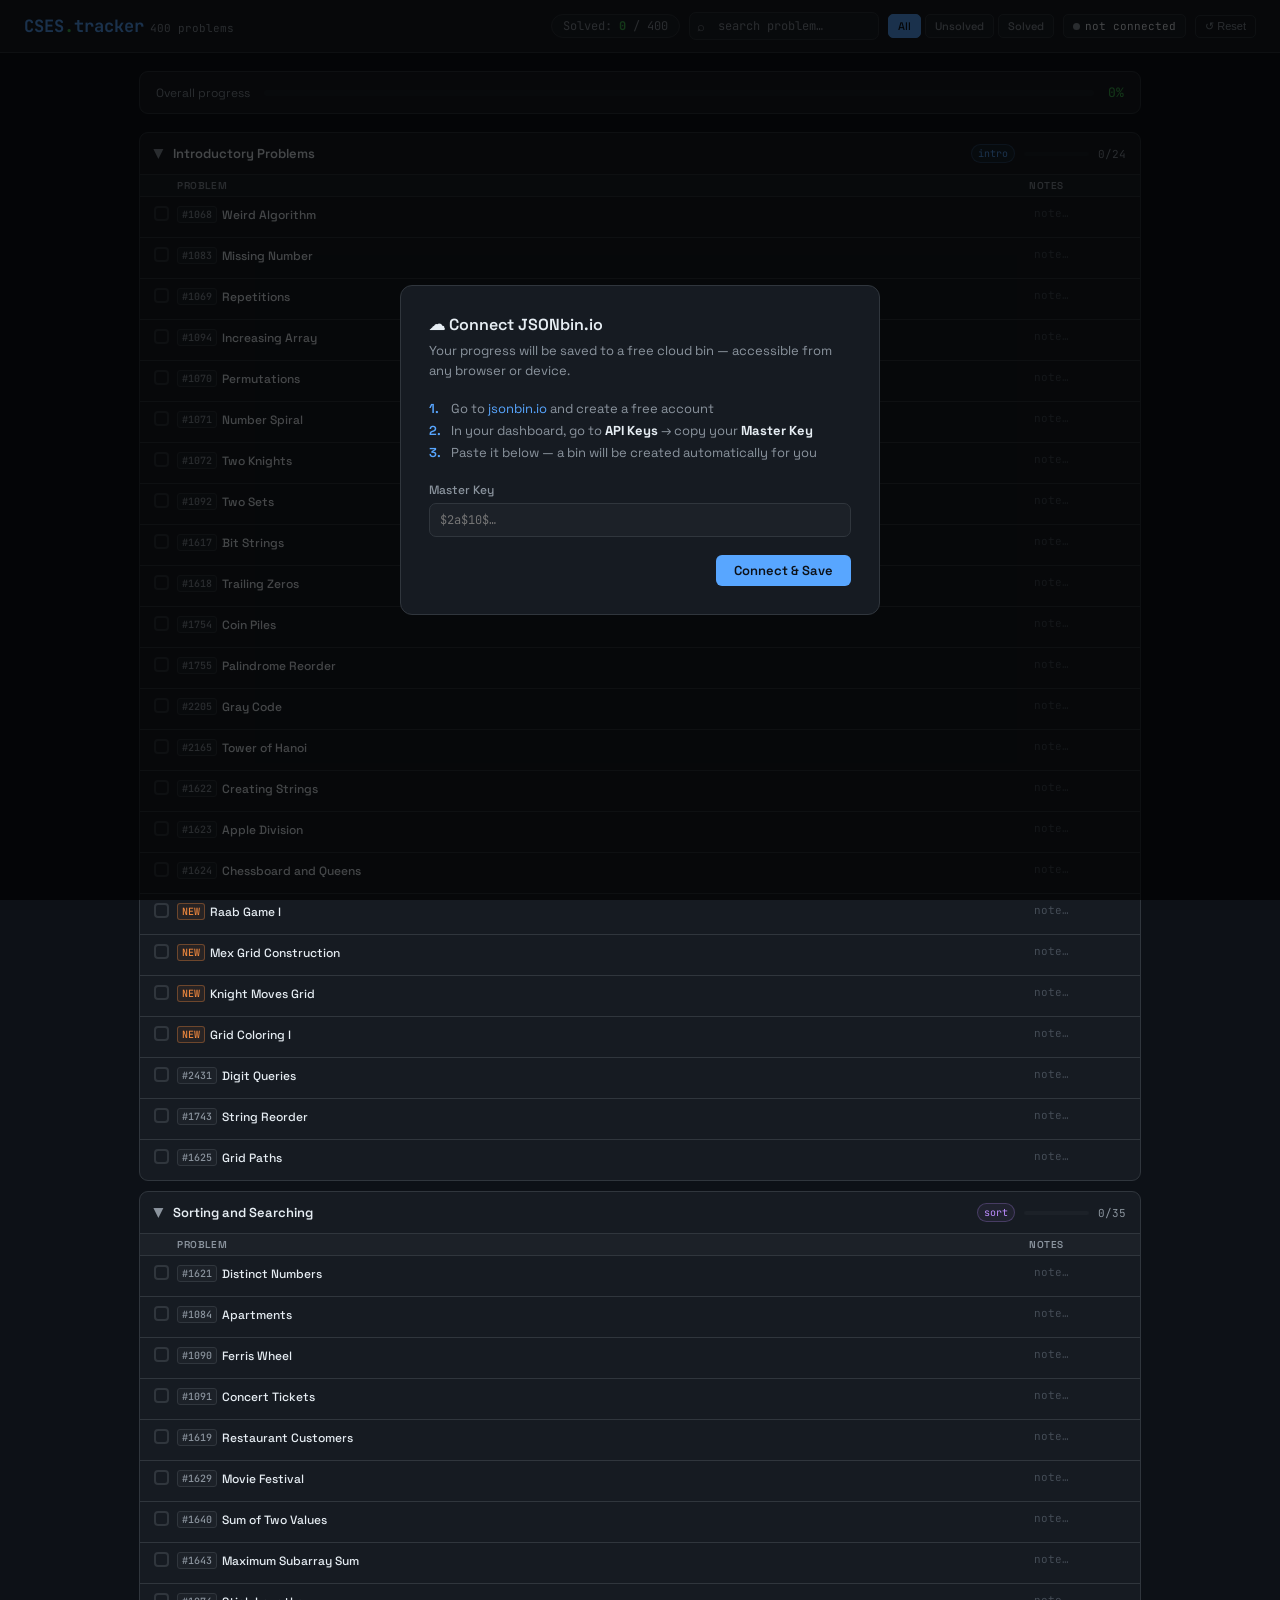
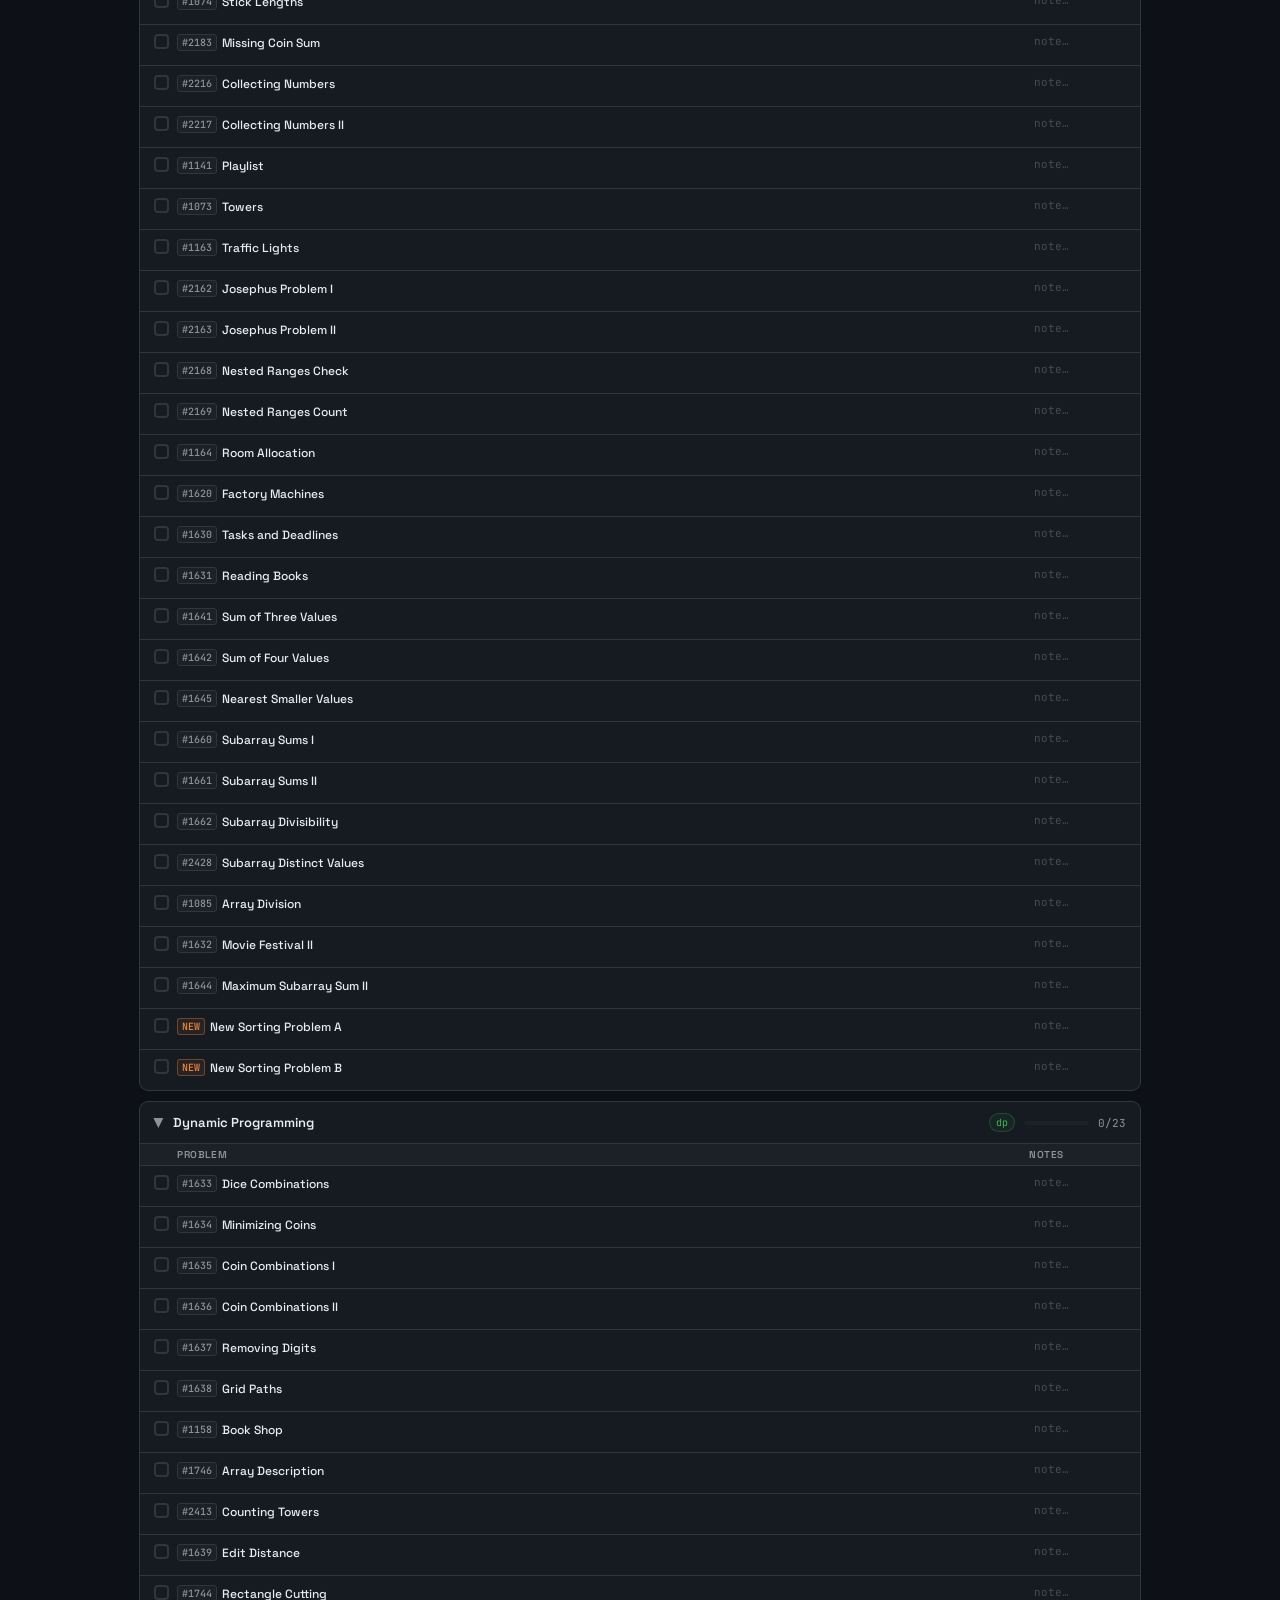
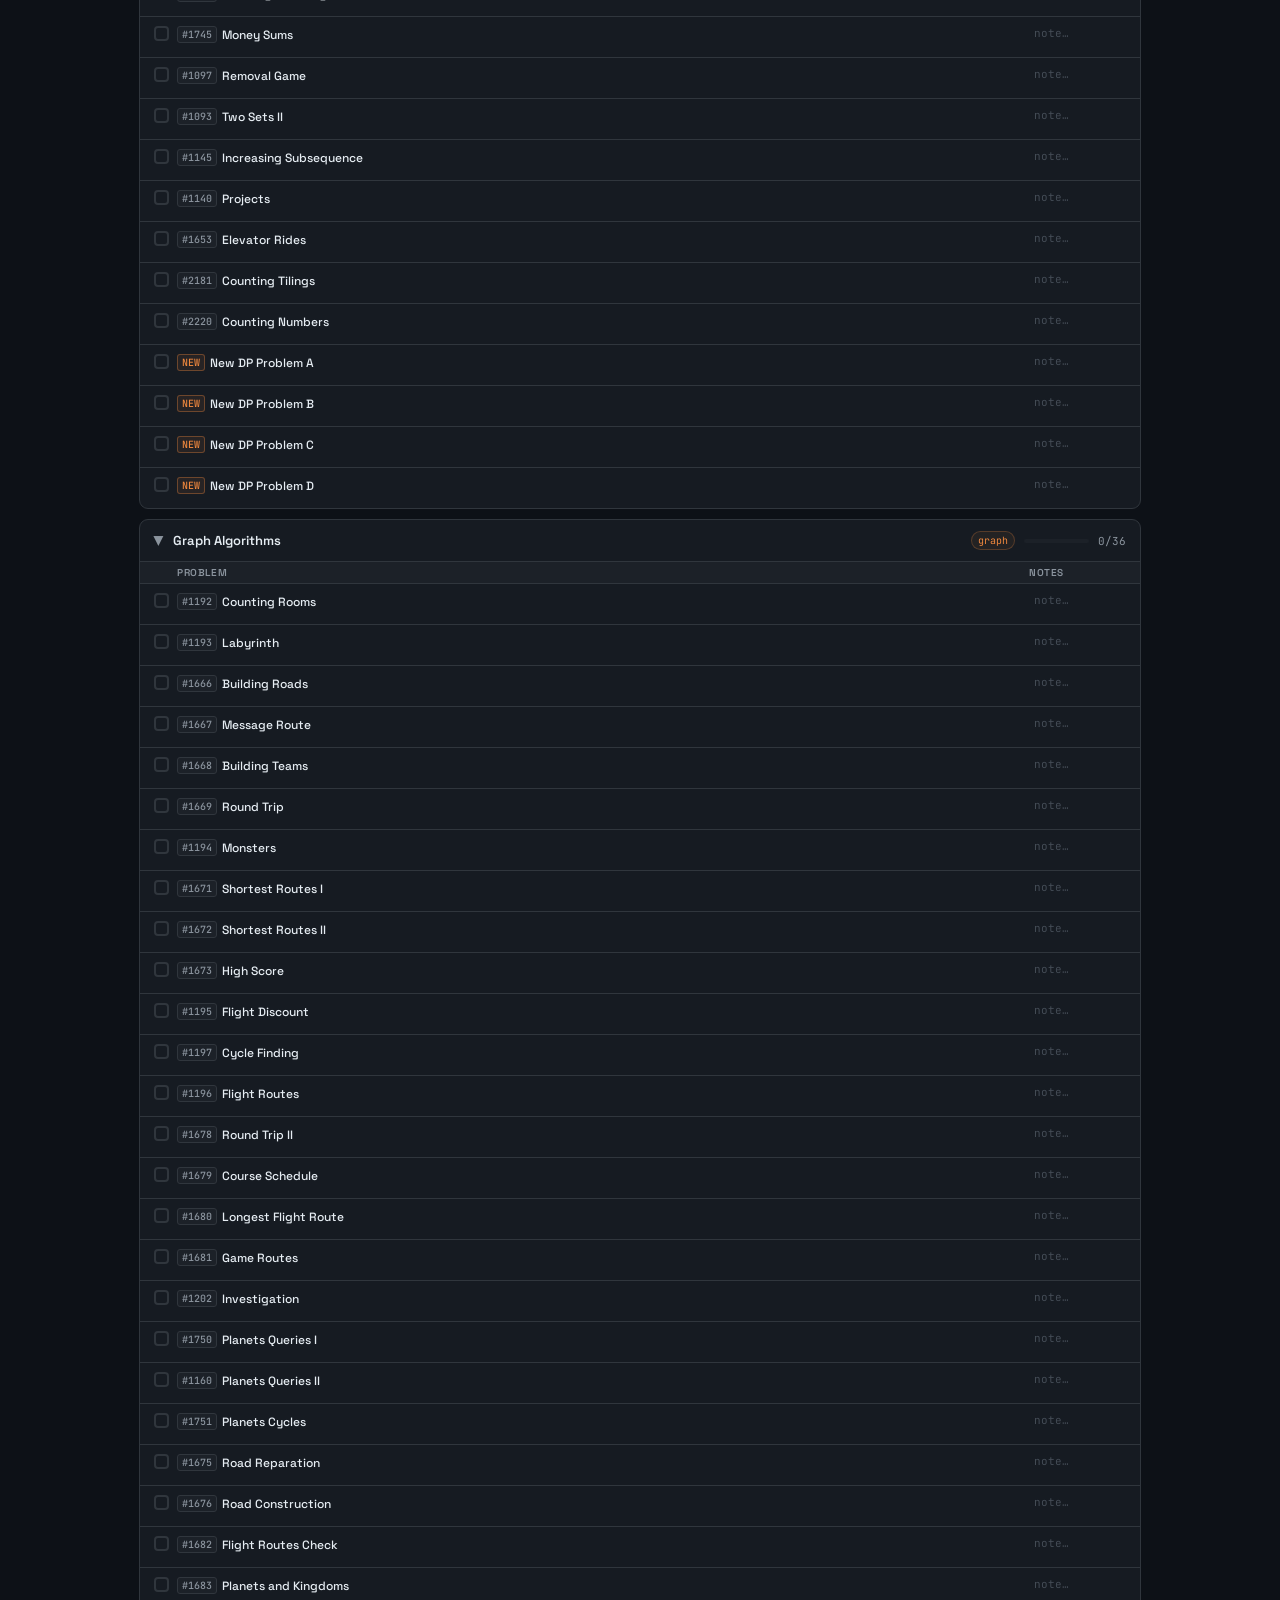
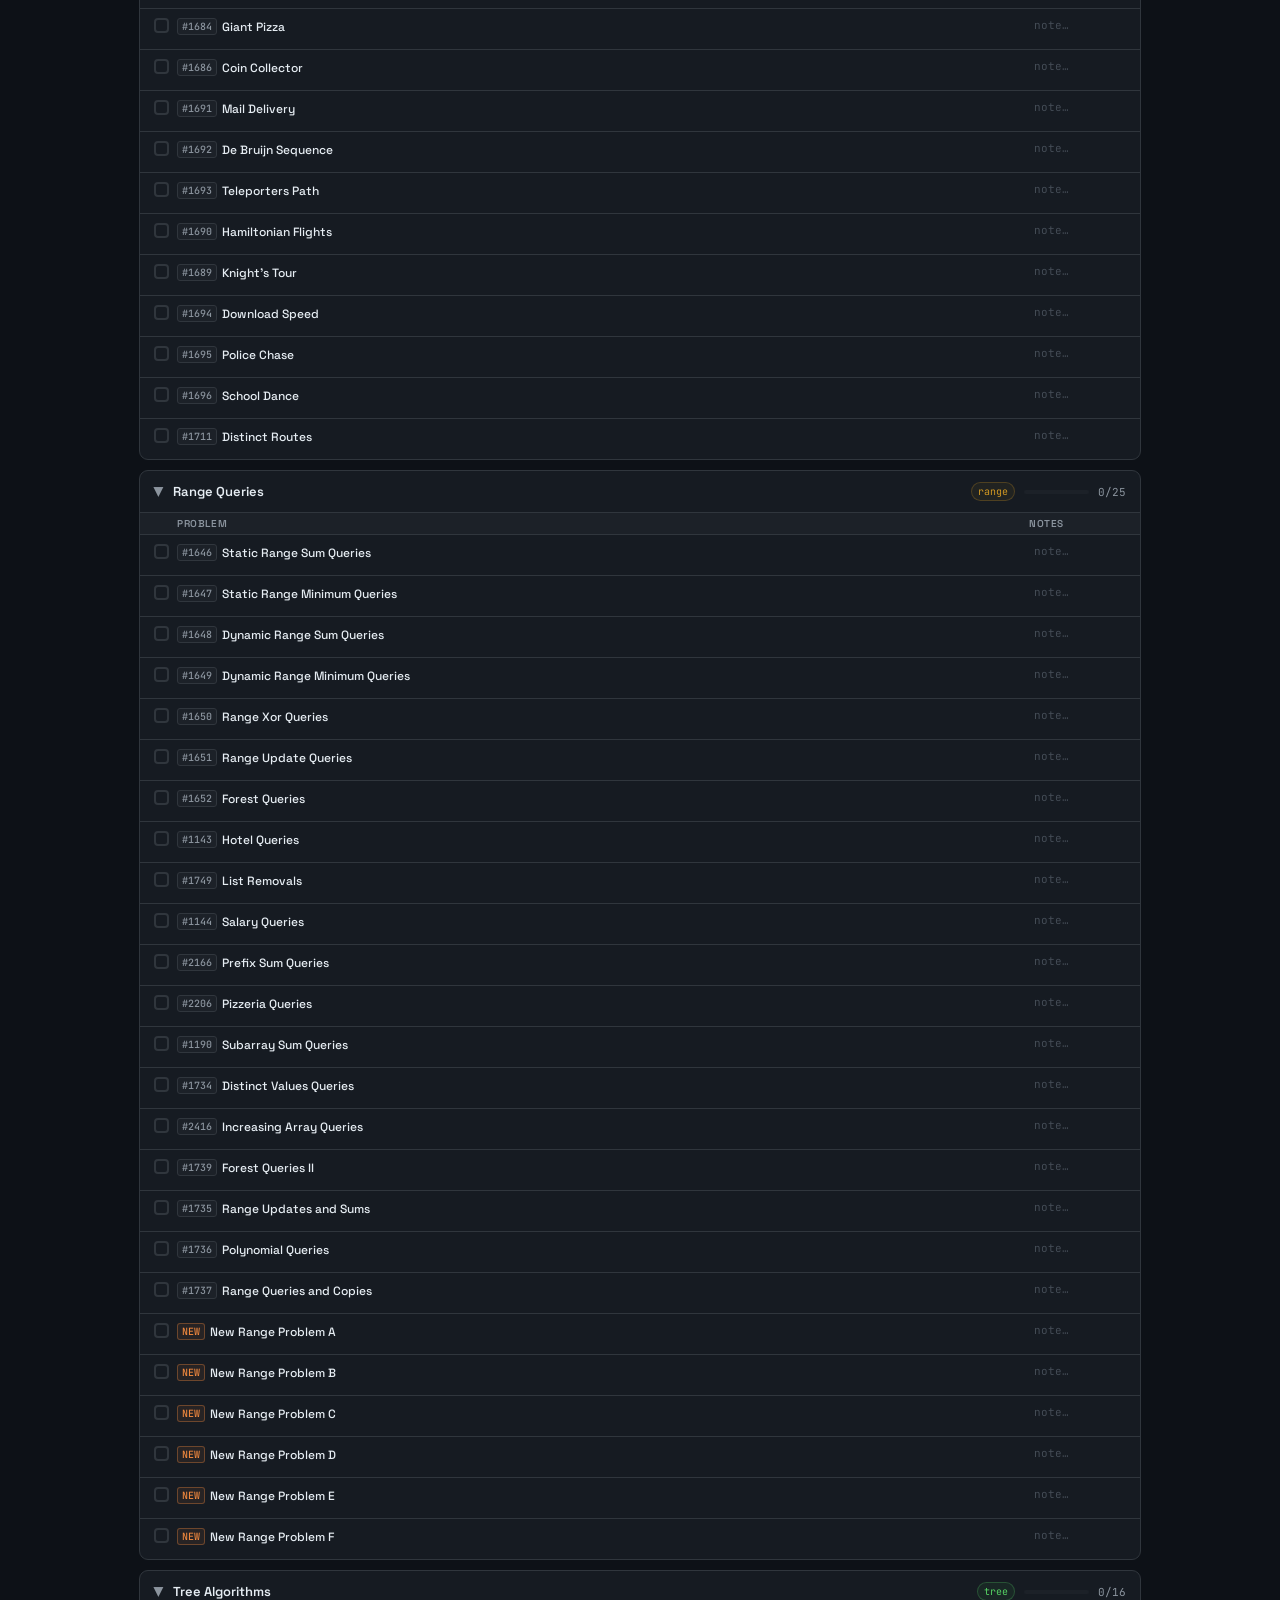
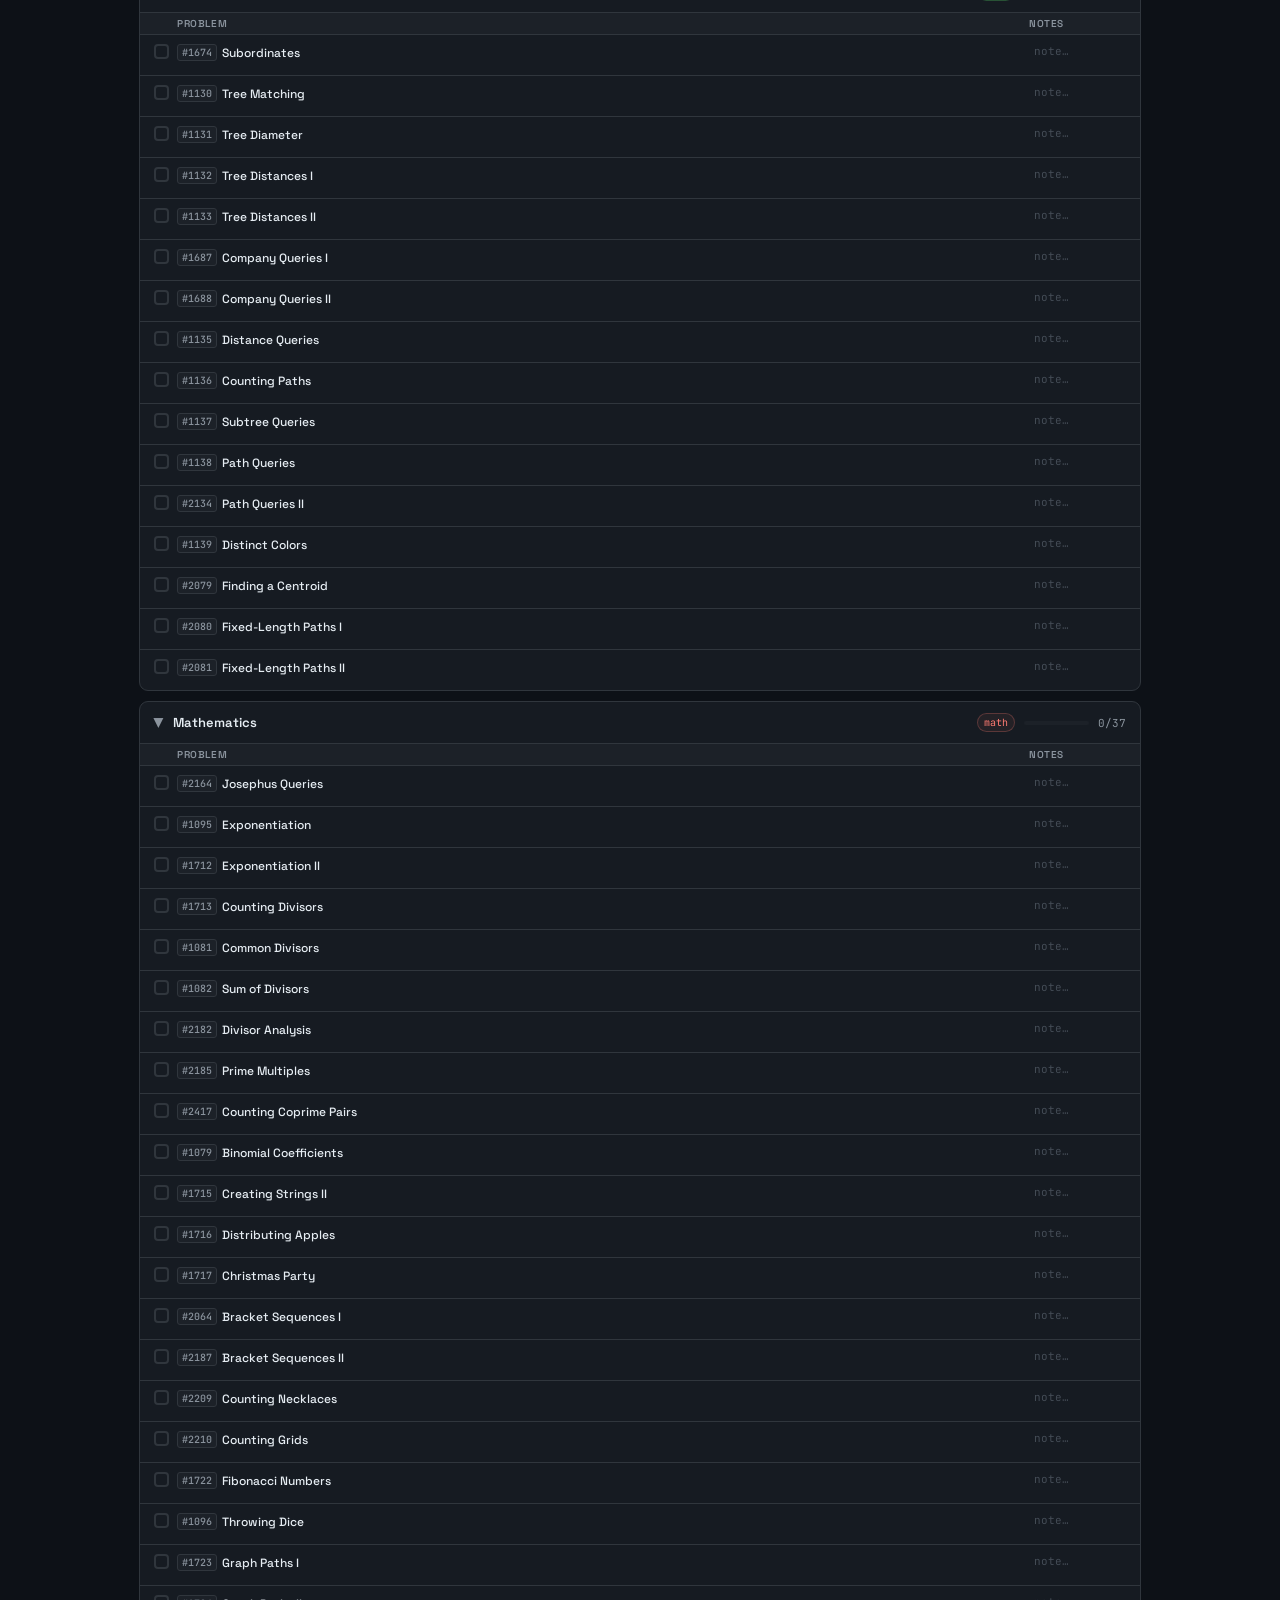
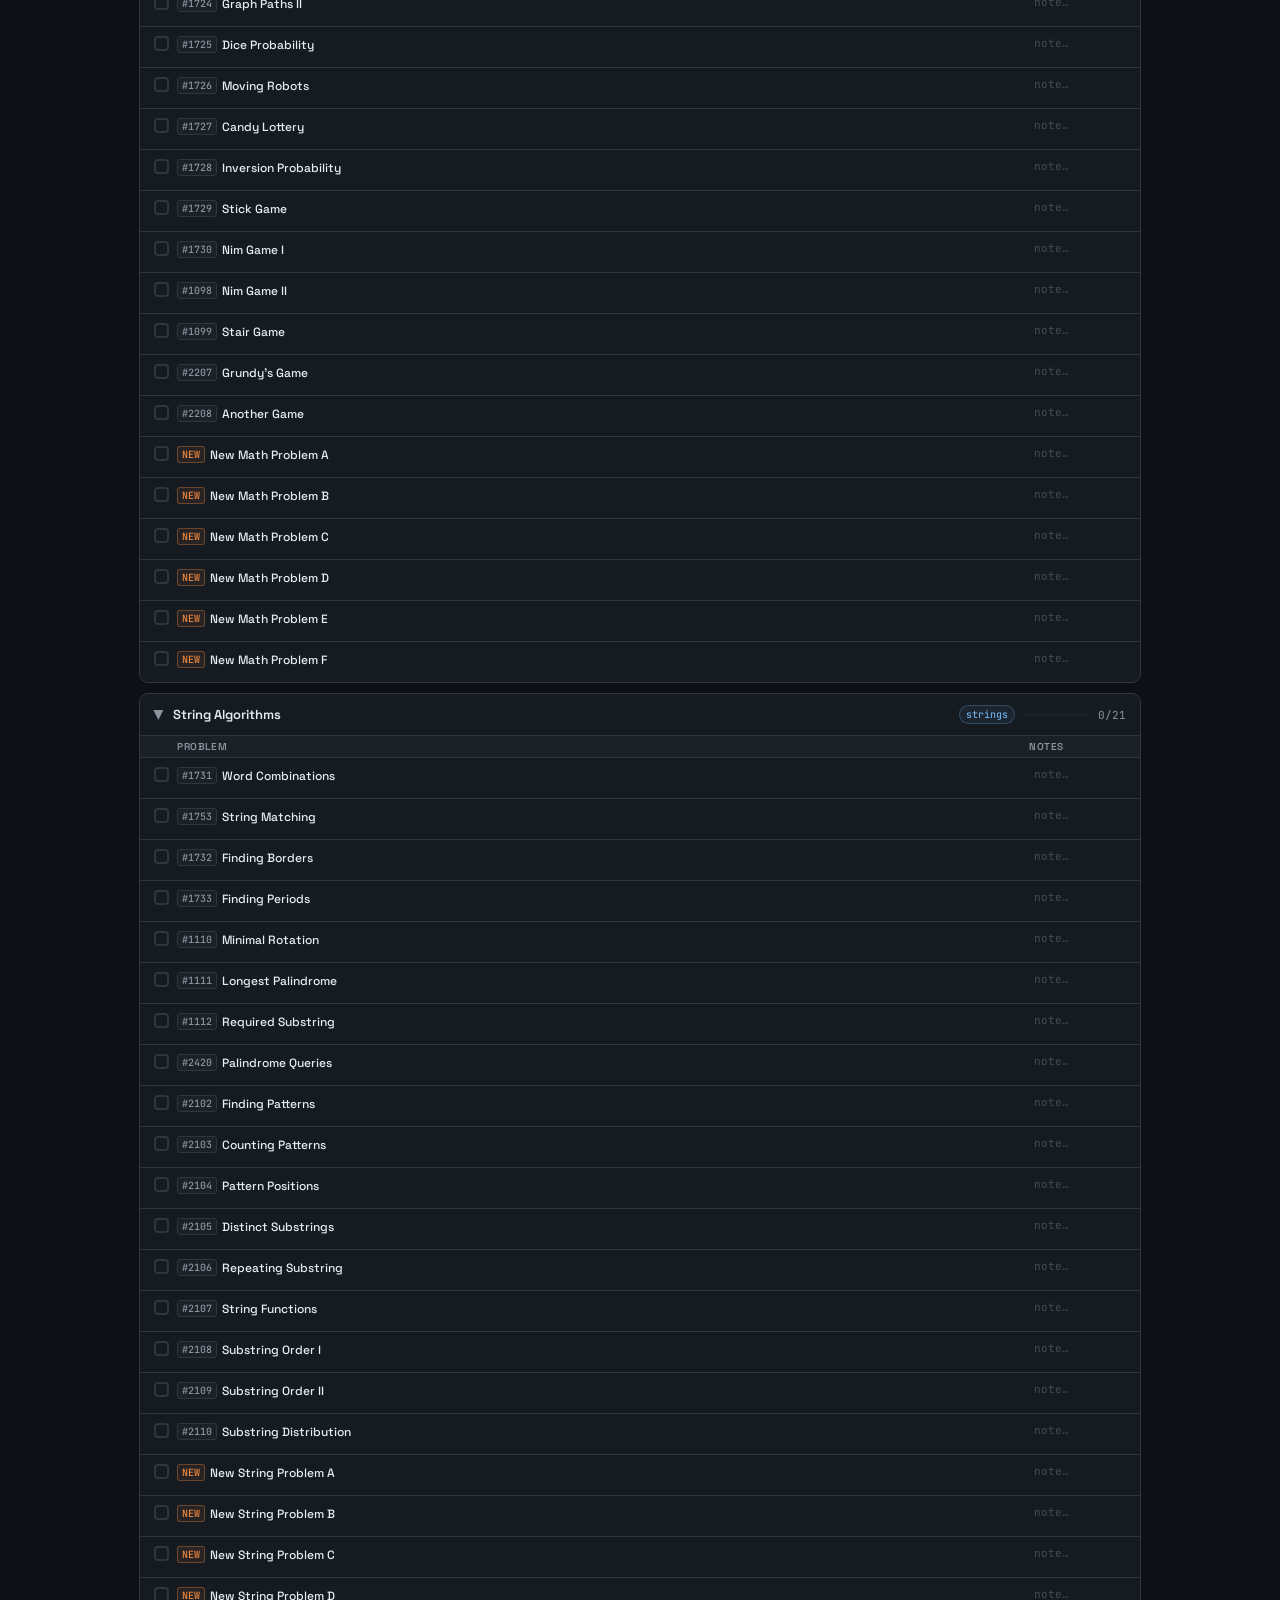
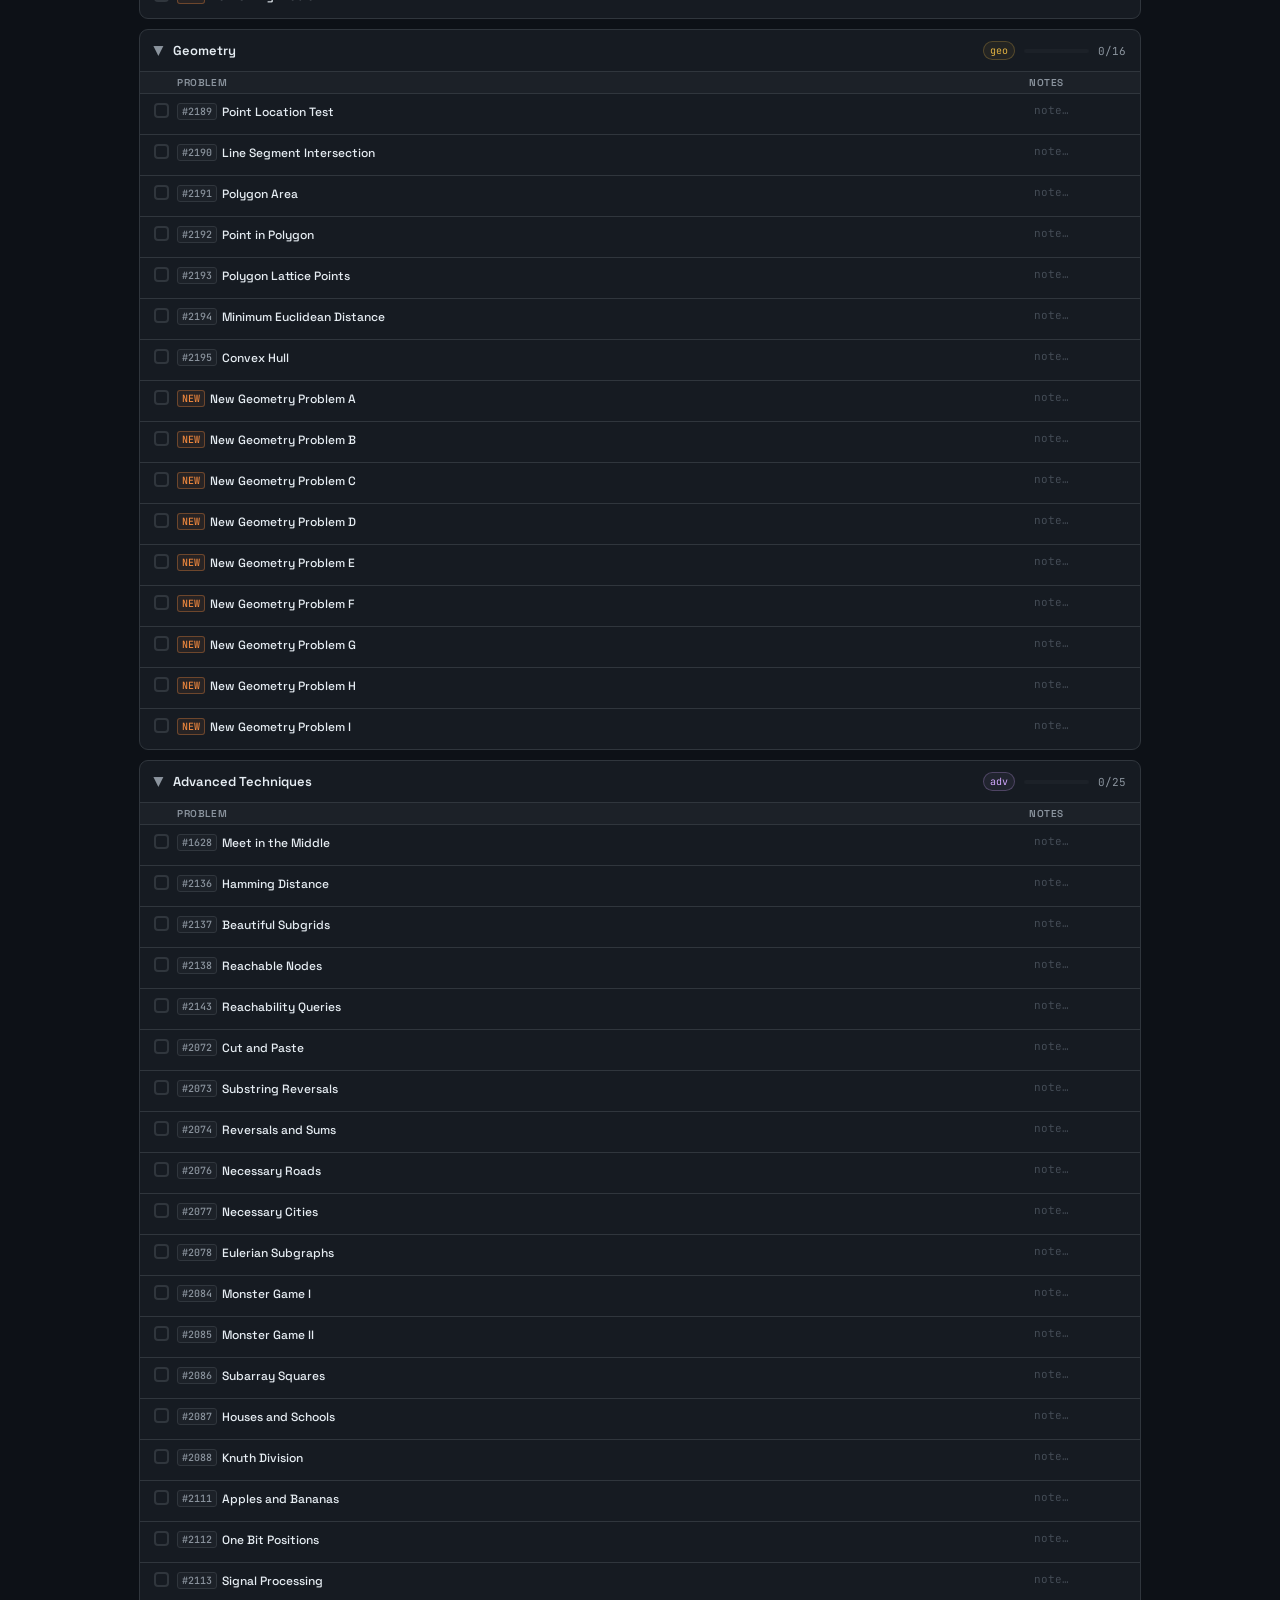
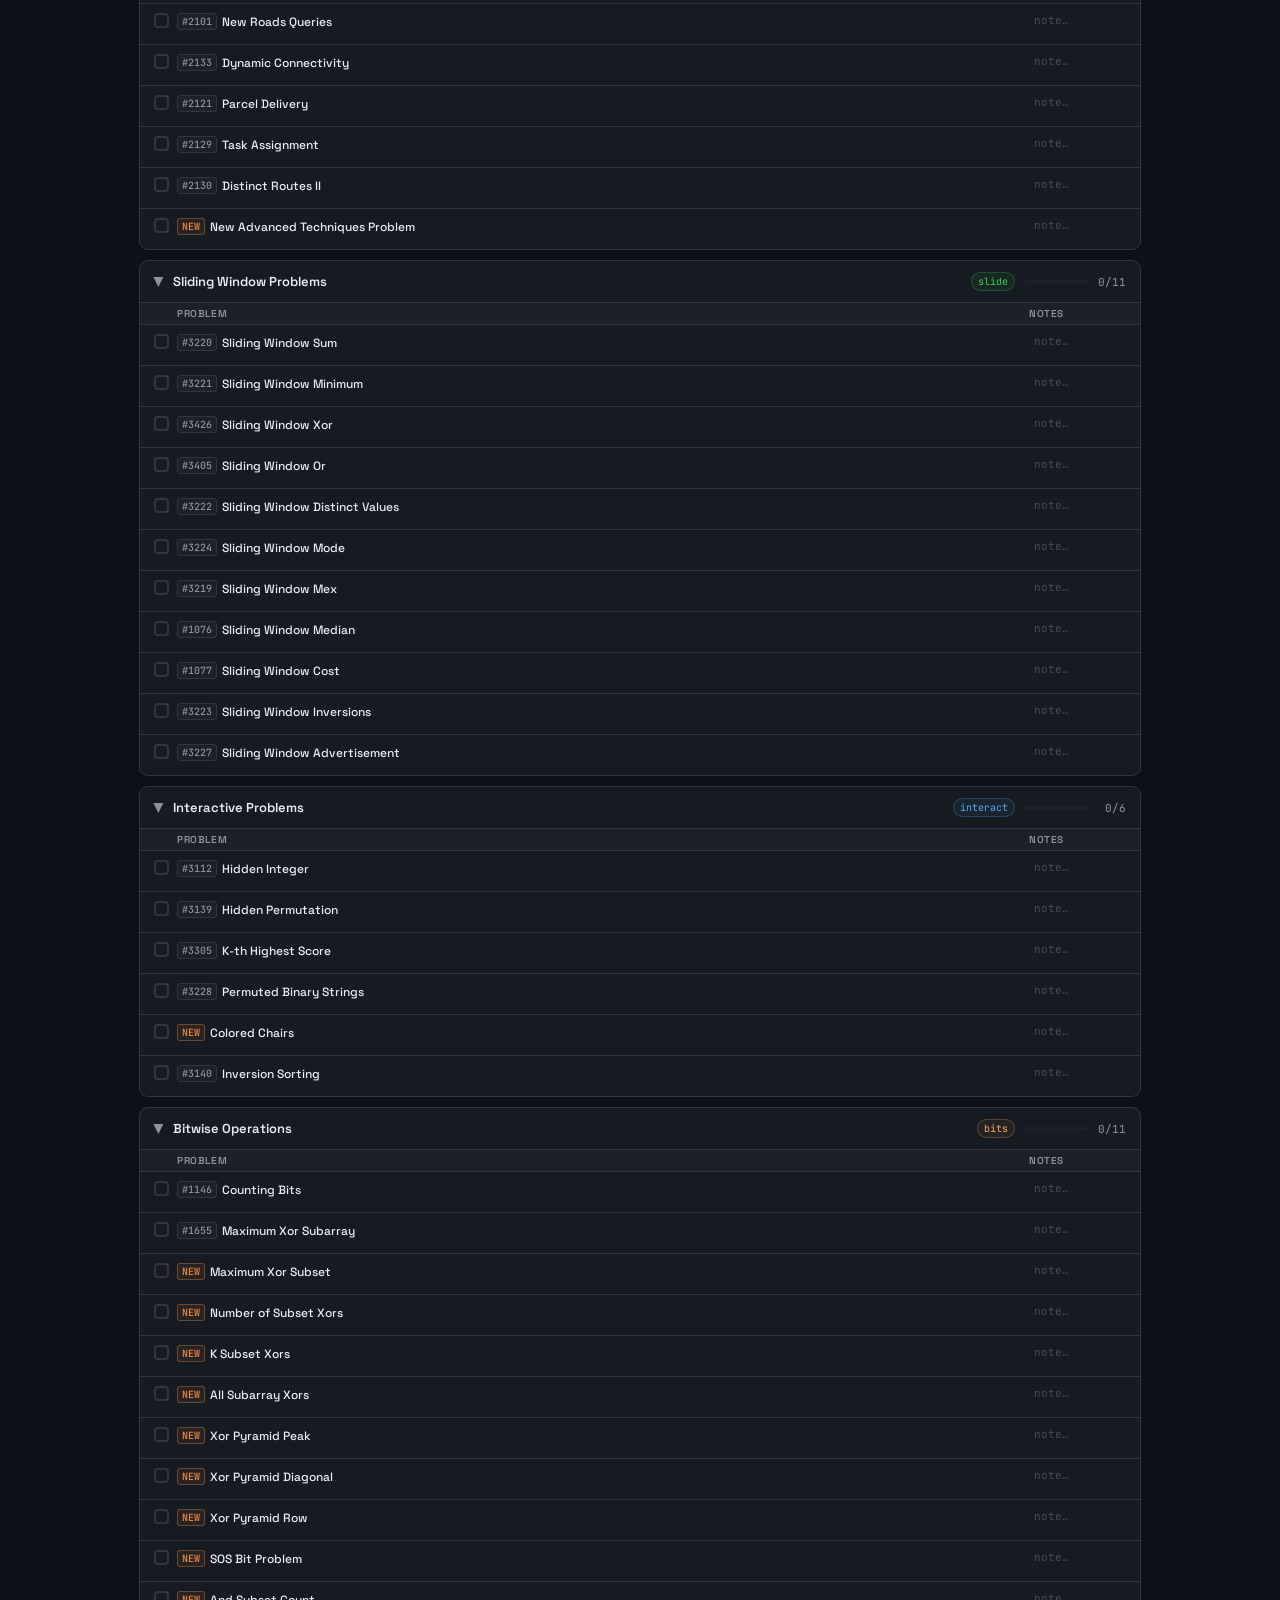
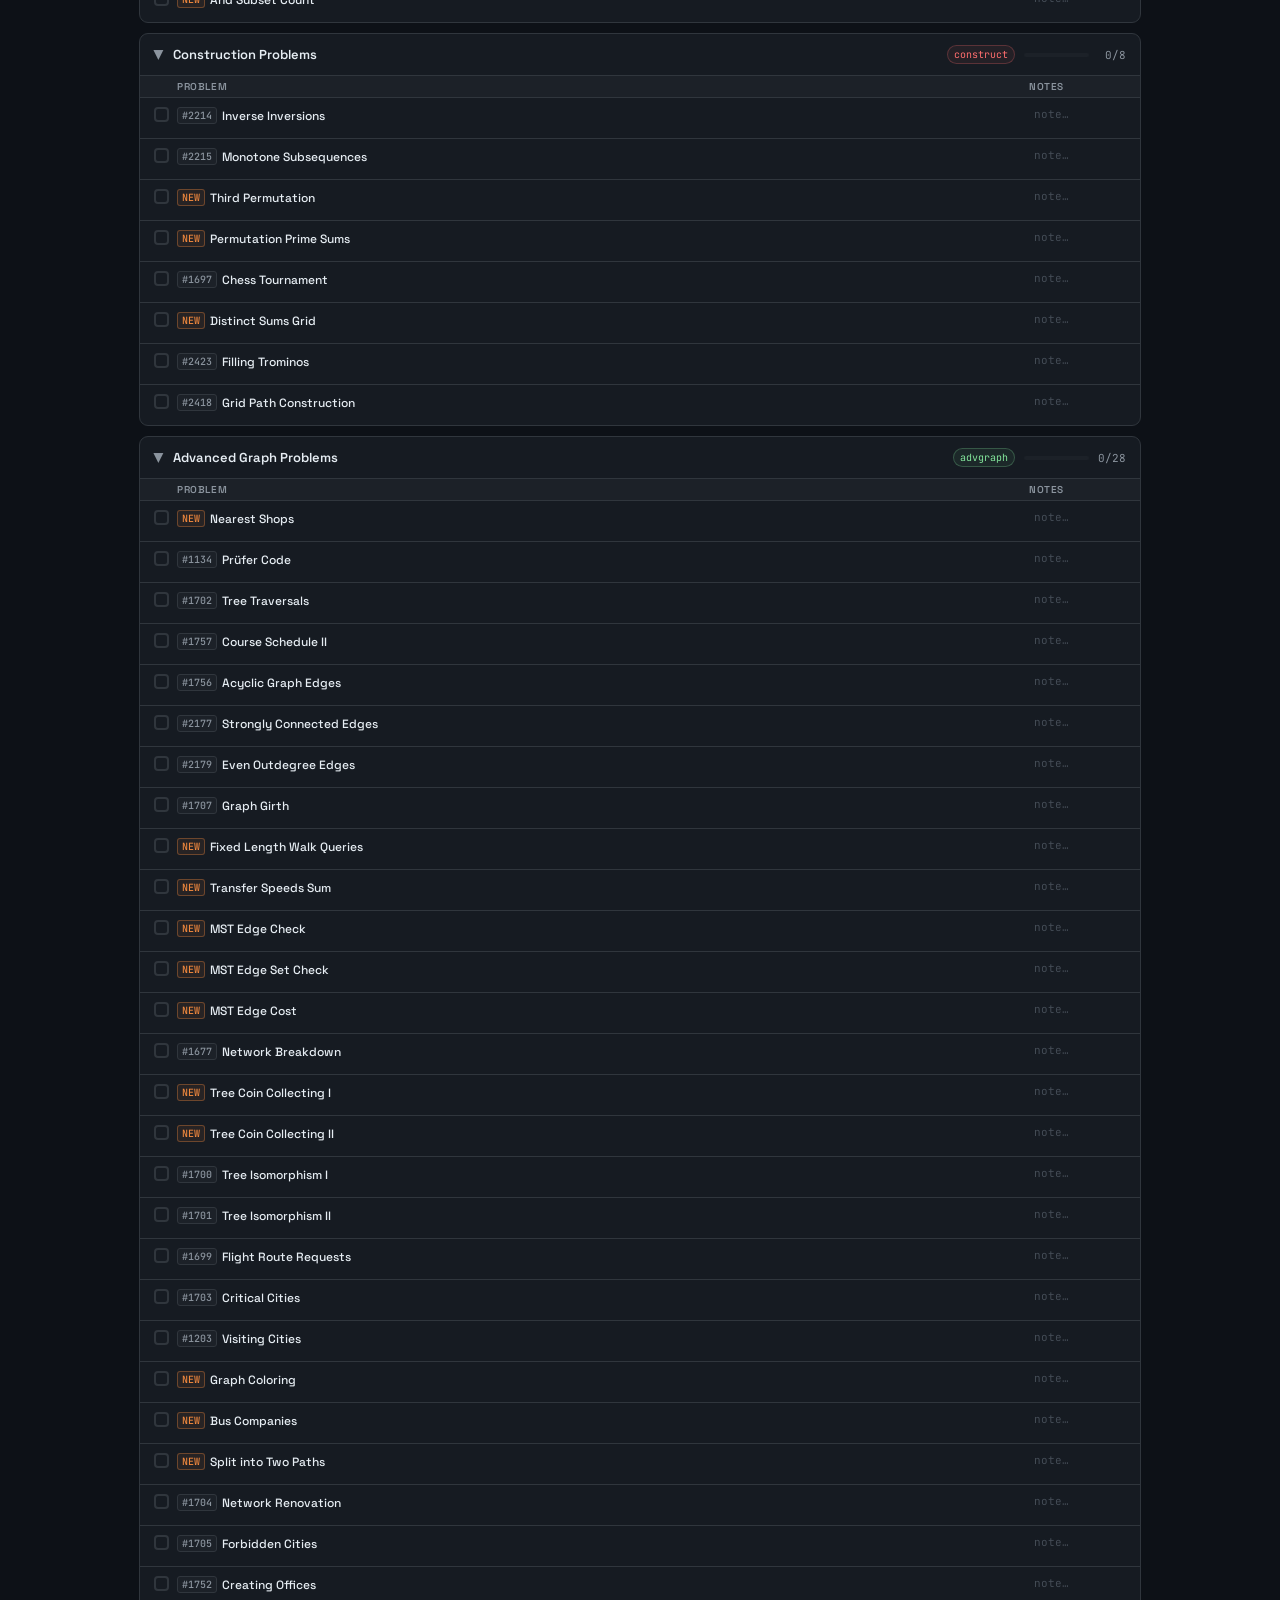
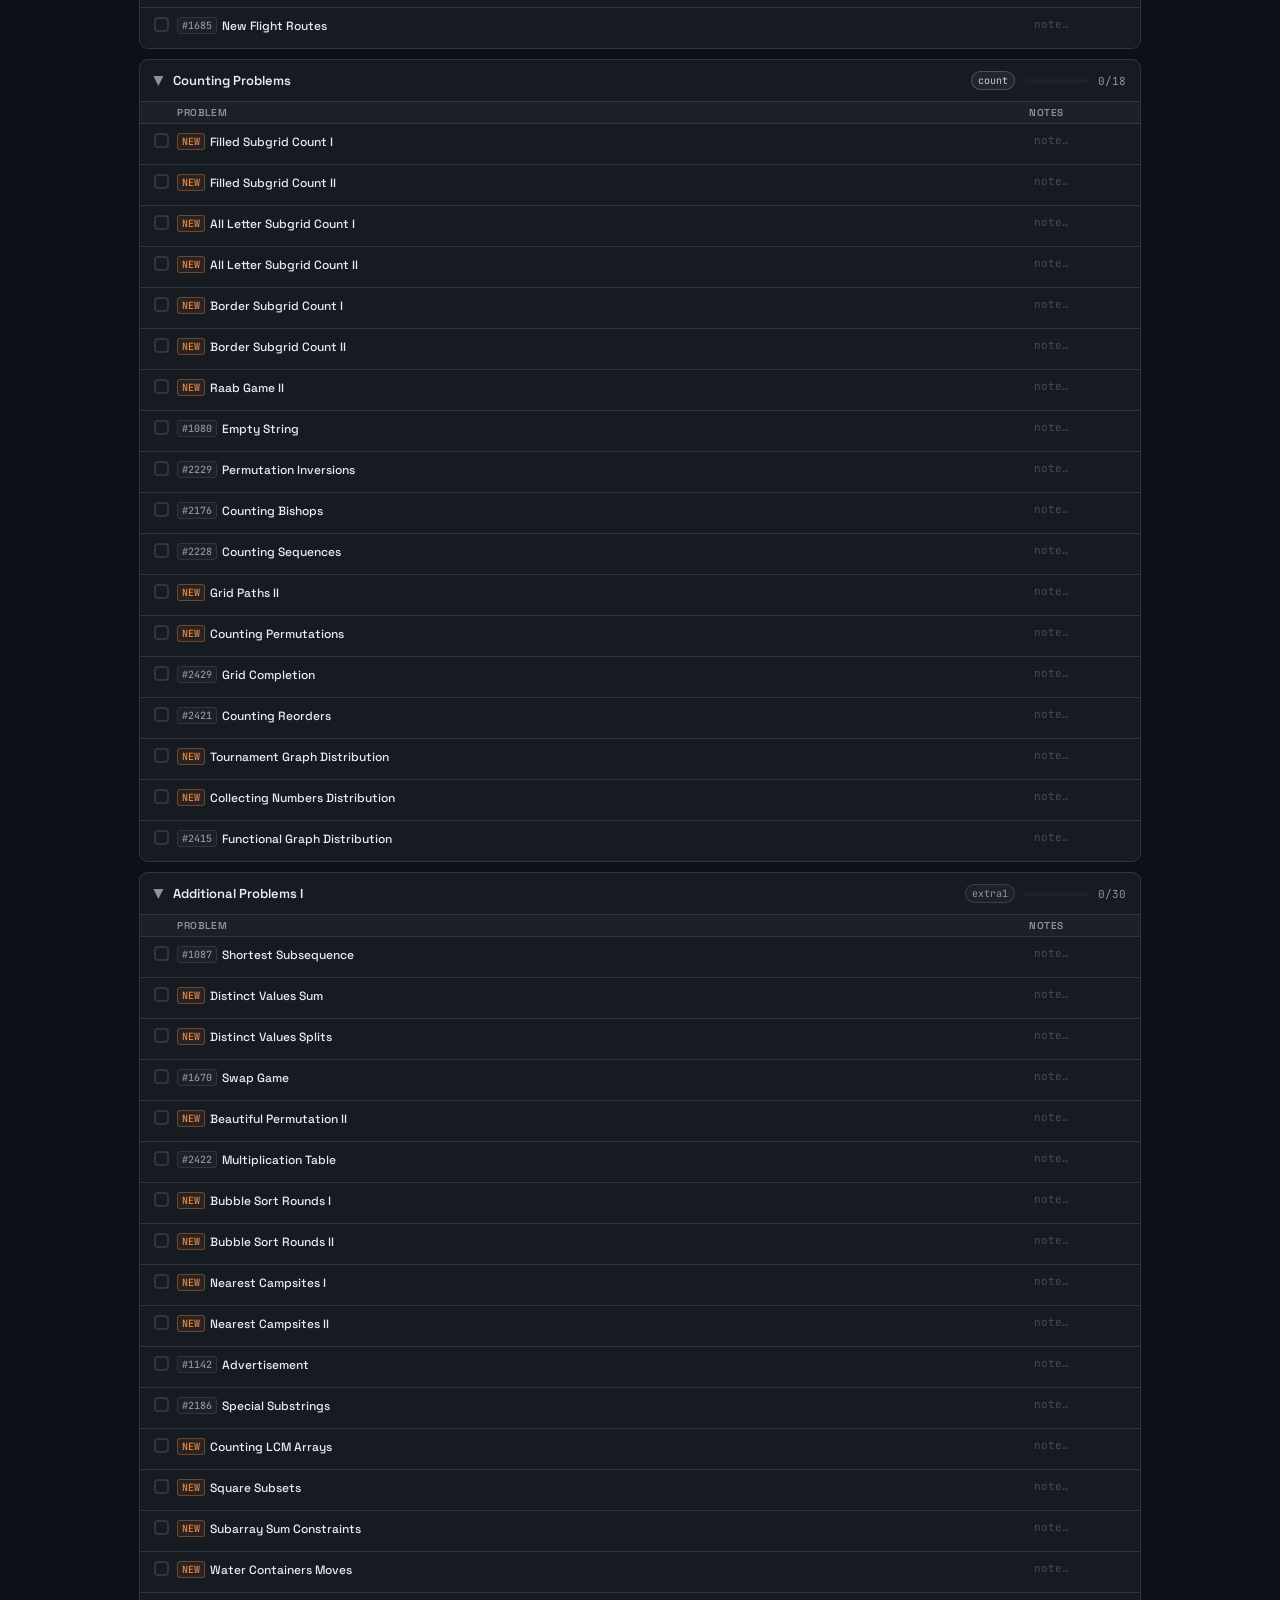
==== index.html @ 11384020 "Rename cses_tracker (1).html to index.html" ====
<!DOCTYPE html>
<html lang="en">
<head>
<meta charset="UTF-8">
<meta name="viewport" content="width=device-width, initial-scale=1.0">
<title>CSES Problem Tracker — 400 Problems</title>
<link href="https://fonts.googleapis.com/css2?family=JetBrains+Mono:wght@400;500;700&family=Space+Grotesk:wght@400;500;600&display=swap" rel="stylesheet">
<style>
  :root {
    --bg:#0d1117;--bg2:#161b22;--bg3:#1c2128;--border:#30363d;
    --text:#e6edf3;--muted:#8b949e;--accent:#58a6ff;--green:#3fb950;
    --yellow:#d29922;--red:#f85149;--orange:#f0883e;
  }
  *{box-sizing:border-box;margin:0;padding:0;}
  body{background:var(--bg);color:var(--text);font-family:'Space Grotesk',sans-serif;font-size:14px;min-height:100vh;}

  /* ── header ── */
  header{background:var(--bg2);border-bottom:1px solid var(--border);padding:12px 24px;display:flex;align-items:center;justify-content:space-between;position:sticky;top:0;z-index:100;gap:10px;flex-wrap:wrap;}
  .logo{font-family:'JetBrains Mono',monospace;font-size:17px;font-weight:700;color:var(--accent);}
  .logo span{color:var(--green);}
  .logo small{font-size:11px;color:var(--muted);font-weight:400;margin-left:6px;}
  .hdr{display:flex;align-items:center;gap:9px;flex-wrap:wrap;}
  .badge{font-family:'JetBrains Mono',monospace;font-size:12px;background:var(--bg3);border:1px solid var(--border);border-radius:20px;padding:3px 11px;color:var(--muted);white-space:nowrap;}
  .badge strong{color:var(--green);}
  .sw{position:relative;}
  #search{background:var(--bg3);border:1px solid var(--border);border-radius:7px;color:var(--text);font-family:'JetBrains Mono',monospace;font-size:12px;padding:5px 9px 5px 28px;width:190px;outline:none;transition:border-color .2s;}
  #search:focus{border-color:var(--accent);}
  #search::placeholder{color:var(--muted);}
  .si{position:absolute;left:8px;top:50%;transform:translateY(-50%);color:var(--muted);font-size:13px;pointer-events:none;}
  .fbtns{display:flex;gap:4px;}
  .fb{background:var(--bg3);border:1px solid var(--border);border-radius:5px;color:var(--muted);cursor:pointer;font-family:'Space Grotesk',sans-serif;font-size:11px;font-weight:500;padding:4px 9px;transition:all .15s;}
  .fb:hover{border-color:var(--accent);color:var(--accent);}
  .fb.active{background:var(--accent);border-color:var(--accent);color:#0d1117;}
  .rb{background:transparent;border:1px solid var(--border);border-radius:5px;color:var(--muted);cursor:pointer;font-size:11px;padding:4px 9px;transition:all .15s;}
  .rb:hover{border-color:var(--red);color:var(--red);}

  /* sync badge */
  .sync-badge{display:flex;align-items:center;gap:5px;font-family:'JetBrains Mono',monospace;font-size:11px;background:var(--bg3);border:1px solid var(--border);border-radius:5px;padding:4px 9px;cursor:pointer;transition:border-color .15s;white-space:nowrap;}
  .sync-badge:hover{border-color:var(--accent);}
  .sync-dot{width:7px;height:7px;border-radius:50%;flex-shrink:0;transition:background .3s;}
  .sync-dot.idle{background:var(--muted);}
  .sync-dot.pending{background:var(--yellow);}
  .sync-dot.syncing{background:var(--accent);animation:pulse .8s infinite;}
  .sync-dot.ok{background:var(--green);}
  .sync-dot.err{background:var(--red);}
  @keyframes pulse{0%,100%{opacity:1}50%{opacity:.3}}

  /* ── main ── */
  main{padding:18px 24px;max-width:1050px;margin:0 auto;}
  .op{background:var(--bg2);border:1px solid var(--border);border-radius:9px;padding:12px 16px;margin-bottom:18px;display:flex;align-items:center;gap:14px;}
  .pl{font-size:12px;color:var(--muted);white-space:nowrap;}
  .pbo{flex:1;background:var(--bg3);border-radius:4px;height:6px;overflow:hidden;}
  .pbi{height:100%;background:linear-gradient(90deg,var(--green),#56d364);border-radius:4px;transition:width .4s ease;}
  .pc{font-family:'JetBrains Mono',monospace;font-size:13px;color:var(--green);white-space:nowrap;}

  /* ── sections ── */
  .sec{background:var(--bg2);border:1px solid var(--border);border-radius:9px;margin-bottom:10px;overflow:hidden;}
  .sh{display:flex;align-items:center;gap:9px;padding:11px 14px;cursor:pointer;user-select:none;transition:background .15s;}
  .sh:hover{background:var(--bg3);}
  .cv{color:var(--muted);transition:transform .2s;font-size:13px;flex-shrink:0;}
  .sec.open .cv{transform:rotate(90deg);}
  .st{font-weight:600;font-size:13px;flex:1;}
  .stag{font-family:'JetBrains Mono',monospace;font-size:10px;padding:2px 6px;border-radius:10px;border:1px solid;flex-shrink:0;}
  .spg{display:flex;align-items:center;gap:7px;flex-shrink:0;}
  .sbo{width:65px;height:4px;background:var(--bg3);border-radius:3px;overflow:hidden;}
  .sbi{height:100%;background:var(--green);border-radius:3px;transition:width .4s ease;}
  .scnt{font-family:'JetBrains Mono',monospace;font-size:11px;color:var(--muted);min-width:30px;text-align:right;}
  .pt{display:none;border-top:1px solid var(--border);}
  .sec.open .pt{display:block;}
  .ch{display:grid;grid-template-columns:30px 1fr 115px;border-bottom:1px solid var(--border);background:var(--bg3);padding:4px 0;}
  .ch>div{font-size:10px;color:var(--muted);font-weight:600;letter-spacing:.06em;text-transform:uppercase;}
  .ch>.c1{padding-left:13px;}.ch>.c2{padding-left:7px;}.ch>.c3{padding-left:4px;}

  /* ── rows ── */
  .pr{display:grid;grid-template-columns:30px 1fr 115px;align-items:start;border-bottom:1px solid var(--border);transition:background .12s;min-height:38px;}
  .pr:last-child{border-bottom:none;}
  .pr:hover{background:rgba(255,255,255,.02);}
  .pr.solved{background:rgba(63,185,80,.04);}
  .pr.hidden{display:none;}
  .cc{display:flex;align-items:center;justify-content:center;padding:9px 0 9px 13px;}
  .cc input[type=checkbox]{appearance:none;-webkit-appearance:none;width:15px;height:15px;border:2px solid var(--border);border-radius:4px;cursor:pointer;position:relative;transition:all .15s;background:transparent;flex-shrink:0;}
  .cc input[type=checkbox]:checked{background:var(--green);border-color:var(--green);}
  .cc input[type=checkbox]:checked::after{content:'';position:absolute;left:3px;top:0;width:5px;height:9px;border:2px solid #0d1117;border-top:none;border-left:none;transform:rotate(45deg);}
  .cc input[type=checkbox]:hover{border-color:var(--green);}
  .nc{padding:9px 7px 7px 7px;display:flex;flex-direction:column;gap:3px;}
  .pl2{color:var(--text);text-decoration:none;font-size:12px;font-weight:500;display:flex;align-items:center;gap:5px;transition:color .15s;}
  .pl2:hover{color:var(--accent);}
  .pid{font-family:'JetBrains Mono',monospace;font-size:10px;color:var(--muted);background:var(--bg3);padding:1px 4px;border-radius:3px;border:1px solid var(--border);white-space:nowrap;flex-shrink:0;}
  .pid.nw{color:var(--orange);border-color:rgba(240,136,62,.35);background:rgba(240,136,62,.08);}
  .pli{font-size:10px;color:var(--muted);opacity:0;transition:opacity .15s;}
  .pl2:hover .pli{opacity:1;}
  .pr.solved .pl2{color:var(--muted);text-decoration:line-through;}
  .ntc{padding:5px 9px 5px 3px;}
  .ni{width:100%;min-height:26px;max-height:80px;background:transparent;border:1px solid transparent;border-radius:4px;color:var(--muted);font-family:'JetBrains Mono',monospace;font-size:11px;line-height:1.5;resize:none;outline:none;padding:2px 5px;transition:border-color .15s,background .15s;overflow:hidden;}
  .ni:focus{border-color:var(--border);background:var(--bg3);color:var(--text);}
  .ni::placeholder{color:#444c56;}
  .ni:not(:placeholder-shown){color:var(--yellow);}
  .em{padding:24px;text-align:center;color:var(--muted);font-size:13px;display:none;}
  .em.show{display:block;}
  .footer{text-align:center;color:#444c56;font-size:11px;margin-top:14px;font-family:'JetBrains Mono',monospace;}
  .footer span{color:var(--orange);}

  /* ── setup / settings modal ── */
  .overlay{position:fixed;inset:0;background:rgba(0,0,0,.7);z-index:200;display:flex;align-items:center;justify-content:center;padding:20px;}
  .overlay.hidden{display:none;}
  .modal{background:var(--bg2);border:1px solid var(--border);border-radius:12px;padding:28px;max-width:480px;width:100%;}
  .modal h2{font-size:16px;font-weight:600;margin-bottom:6px;}
  .modal p{font-size:13px;color:var(--muted);line-height:1.6;margin-bottom:16px;}
  .modal p a{color:var(--accent);text-decoration:none;}
  .modal p a:hover{text-decoration:underline;}
  .modal label{font-size:12px;color:var(--muted);display:block;margin-bottom:5px;font-weight:500;}
  .modal input{width:100%;background:var(--bg3);border:1px solid var(--border);border-radius:7px;color:var(--text);font-family:'JetBrains Mono',monospace;font-size:12px;padding:8px 10px;outline:none;transition:border-color .2s;margin-bottom:14px;}
  .modal input:focus{border-color:var(--accent);}
  .modal-btns{display:flex;gap:8px;justify-content:flex-end;margin-top:4px;}
  .btn-primary{background:var(--accent);border:none;border-radius:6px;color:#0d1117;cursor:pointer;font-family:'Space Grotesk',sans-serif;font-size:13px;font-weight:600;padding:7px 18px;transition:opacity .15s;}
  .btn-primary:hover{opacity:.85;}
  .btn-primary:disabled{opacity:.45;cursor:default;}
  .btn-sec{background:transparent;border:1px solid var(--border);border-radius:6px;color:var(--muted);cursor:pointer;font-size:13px;padding:7px 14px;transition:all .15s;}
  .btn-sec:hover{border-color:var(--muted);color:var(--text);}
  .modal-err{font-size:12px;color:var(--red);margin-top:-8px;margin-bottom:10px;display:none;}
  .modal-err.show{display:block;}
  .steps{counter-reset:step;list-style:none;margin-bottom:18px;}
  .steps li{counter-increment:step;font-size:13px;color:var(--muted);line-height:1.7;padding-left:22px;position:relative;}
  .steps li::before{content:counter(step)'.';position:absolute;left:0;color:var(--accent);font-weight:600;}
  .steps li a{color:var(--accent);text-decoration:none;}
  .steps li a:hover{text-decoration:underline;}
  .modal-section{margin-bottom:18px;}
  .modal-section:last-child{margin-bottom:0;}
  .modal-sep{border:none;border-top:1px solid var(--border);margin:16px 0;}
  .bin-id-display{font-family:'JetBrains Mono',monospace;font-size:11px;background:var(--bg3);border:1px solid var(--border);border-radius:5px;padding:5px 8px;color:var(--green);word-break:break-all;margin-bottom:14px;}
  .danger-zone{border:1px solid rgba(248,81,73,.3);border-radius:7px;padding:12px 14px;background:rgba(248,81,73,.05);}
  .danger-zone p{color:rgba(248,81,73,.8);font-size:12px;margin-bottom:10px;}
  .btn-danger{background:transparent;border:1px solid var(--red);border-radius:6px;color:var(--red);cursor:pointer;font-size:12px;padding:5px 12px;transition:all .15s;}
  .btn-danger:hover{background:var(--red);color:#0d1117;}
</style>
</head>
<body>

<!-- Setup Modal -->
<div class="overlay" id="setupOverlay">
  <div class="modal">
    <h2>☁ Connect JSONbin.io</h2>
    <p>Your progress will be saved to a free cloud bin — accessible from any browser or device.</p>
    <ol class="steps">
      <li>Go to <a href="https://jsonbin.io" target="_blank">jsonbin.io</a> and create a free account</li>
      <li>In your dashboard, go to <strong style="color:var(--text)">API Keys</strong> → copy your <strong style="color:var(--text)">Master Key</strong></li>
      <li>Paste it below — a bin will be created automatically for you</li>
    </ol>
    <label>Master Key</label>
    <input type="password" id="setupKey" placeholder="$2a$10$…" autocomplete="off">
    <div class="modal-err" id="setupErr"></div>
    <div class="modal-btns">
      <button class="btn-primary" id="setupBtn" onclick="doSetup()">Connect & Save</button>
    </div>
  </div>
</div>

<!-- Settings Modal -->
<div class="overlay hidden" id="settingsOverlay">
  <div class="modal">
    <h2>⚙ Cloud Sync Settings</h2>
    <hr class="modal-sep">
    <div class="modal-section">
      <label>Current Bin ID</label>
      <div class="bin-id-display" id="binIdDisplay">—</div>
      <label>Master Key (stored locally)</label>
      <input type="password" id="newKey" placeholder="Change key (leave blank to keep)" autocomplete="off">
    </div>
    <div class="modal-err" id="settingsErr"></div>
    <hr class="modal-sep">
    <div class="danger-zone">
      <p>⚠ Danger zone — these actions cannot be undone</p>
      <div style="display:flex;gap:8px;flex-wrap:wrap">
        <button class="btn-danger" onclick="clearAllData()">Clear all progress</button>
        <button class="btn-danger" onclick="disconnectBin()">Disconnect bin</button>
      </div>
    </div>
    <hr class="modal-sep">
    <div class="modal-btns">
      <button class="btn-sec" onclick="closeSettings()">Cancel</button>
      <button class="btn-primary" onclick="saveSettings()">Save</button>
    </div>
  </div>
</div>

<header>
  <div class="logo">CSES<span>.</span>tracker<small>400 problems</small></div>
  <div class="hdr">
    <div class="badge">Solved: <strong id="ts">0</strong> / <span id="tc">0</span></div>
    <div class="sw"><span class="si">⌕</span><input type="text" id="search" placeholder="search problem…" autocomplete="off"></div>
    <div class="fbtns">
      <button class="fb active" data-filter="all">All</button>
      <button class="fb" data-filter="unsolved">Unsolved</button>
      <button class="fb" data-filter="solved">Solved</button>
    </div>
    <div class="sync-badge" id="syncBadge" onclick="openSettings()" title="Cloud sync status — click to manage">
      <div class="sync-dot idle" id="syncDot"></div>
      <span id="syncLabel">not connected</span>
    </div>
    <button class="rb" onclick="resetAll()">↺ Reset</button>
  </div>
</header>

<main>
  <div class="op">
    <span class="pl">Overall progress</span>
    <div class="pbo"><div class="pbi" id="ob" style="width:0%"></div></div>
    <span class="pc" id="op2">0%</span>
  </div>
  <div id="sc"></div>
  <div class="em" id="em">No problems match your search/filter.</div>
  <div class="footer">★ Problems marked <span>NEW</span> were added in the 2025 CSES expansion — they link to the problem list; search by name to find them.</div>
</main>

<script>
/* ─────────── Problem Data ─────────── */
const P=[
  {s:"Introductory Problems",t:"intro",c:"#58a6ff",p:[
    [1068,"Weird Algorithm"],[1083,"Missing Number"],[1069,"Repetitions"],
    [1094,"Increasing Array"],[1070,"Permutations"],[1071,"Number Spiral"],
    [1072,"Two Knights"],[1092,"Two Sets"],[1617,"Bit Strings"],[1618,"Trailing Zeros"],
    [1754,"Coin Piles"],[1755,"Palindrome Reorder"],[2205,"Gray Code"],[2165,"Tower of Hanoi"],
    [1622,"Creating Strings"],[1623,"Apple Division"],[1624,"Chessboard and Queens"],
    [null,"Raab Game I"],[null,"Mex Grid Construction"],[null,"Knight Moves Grid"],
    [null,"Grid Coloring I"],[2431,"Digit Queries"],[1743,"String Reorder"],[1625,"Grid Paths"]
  ]},
  {s:"Sorting and Searching",t:"sort",c:"#bc8cff",p:[
    [1621,"Distinct Numbers"],[1084,"Apartments"],[1090,"Ferris Wheel"],[1091,"Concert Tickets"],
    [1619,"Restaurant Customers"],[1629,"Movie Festival"],[1640,"Sum of Two Values"],
    [1643,"Maximum Subarray Sum"],[1074,"Stick Lengths"],[2183,"Missing Coin Sum"],
    [2216,"Collecting Numbers"],[2217,"Collecting Numbers II"],[1141,"Playlist"],
    [1073,"Towers"],[1163,"Traffic Lights"],[2162,"Josephus Problem I"],
    [2163,"Josephus Problem II"],[2168,"Nested Ranges Check"],[2169,"Nested Ranges Count"],
    [1164,"Room Allocation"],[1620,"Factory Machines"],[1630,"Tasks and Deadlines"],
    [1631,"Reading Books"],[1641,"Sum of Three Values"],[1642,"Sum of Four Values"],
    [1645,"Nearest Smaller Values"],[1660,"Subarray Sums I"],[1661,"Subarray Sums II"],
    [1662,"Subarray Divisibility"],[2428,"Subarray Distinct Values"],[1085,"Array Division"],
    [1632,"Movie Festival II"],[1644,"Maximum Subarray Sum II"],
    [null,"New Sorting Problem A"],[null,"New Sorting Problem B"]
  ]},
  {s:"Dynamic Programming",t:"dp",c:"#3fb950",p:[
    [1633,"Dice Combinations"],[1634,"Minimizing Coins"],[1635,"Coin Combinations I"],
    [1636,"Coin Combinations II"],[1637,"Removing Digits"],[1638,"Grid Paths"],
    [1158,"Book Shop"],[1746,"Array Description"],[2413,"Counting Towers"],
    [1639,"Edit Distance"],[1744,"Rectangle Cutting"],[1745,"Money Sums"],
    [1097,"Removal Game"],[1093,"Two Sets II"],[1145,"Increasing Subsequence"],
    [1140,"Projects"],[1653,"Elevator Rides"],[2181,"Counting Tilings"],
    [2220,"Counting Numbers"],[null,"New DP Problem A"],[null,"New DP Problem B"],
    [null,"New DP Problem C"],[null,"New DP Problem D"]
  ]},
  {s:"Graph Algorithms",t:"graph",c:"#f0883e",p:[
    [1192,"Counting Rooms"],[1193,"Labyrinth"],[1666,"Building Roads"],[1667,"Message Route"],
    [1668,"Building Teams"],[1669,"Round Trip"],[1194,"Monsters"],[1671,"Shortest Routes I"],
    [1672,"Shortest Routes II"],[1673,"High Score"],[1195,"Flight Discount"],
    [1197,"Cycle Finding"],[1196,"Flight Routes"],[1678,"Round Trip II"],
    [1679,"Course Schedule"],[1680,"Longest Flight Route"],[1681,"Game Routes"],
    [1202,"Investigation"],[1750,"Planets Queries I"],[1160,"Planets Queries II"],
    [1751,"Planets Cycles"],[1675,"Road Reparation"],[1676,"Road Construction"],
    [1682,"Flight Routes Check"],[1683,"Planets and Kingdoms"],[1684,"Giant Pizza"],
    [1686,"Coin Collector"],[1691,"Mail Delivery"],[1692,"De Bruijn Sequence"],
    [1693,"Teleporters Path"],[1690,"Hamiltonian Flights"],[1689,"Knight's Tour"],
    [1694,"Download Speed"],[1695,"Police Chase"],[1696,"School Dance"],[1711,"Distinct Routes"]
  ]},
  {s:"Range Queries",t:"range",c:"#d29922",p:[
    [1646,"Static Range Sum Queries"],[1647,"Static Range Minimum Queries"],
    [1648,"Dynamic Range Sum Queries"],[1649,"Dynamic Range Minimum Queries"],
    [1650,"Range Xor Queries"],[1651,"Range Update Queries"],[1652,"Forest Queries"],
    [1143,"Hotel Queries"],[1749,"List Removals"],[1144,"Salary Queries"],
    [2166,"Prefix Sum Queries"],[2206,"Pizzeria Queries"],[1190,"Subarray Sum Queries"],
    [1734,"Distinct Values Queries"],[2416,"Increasing Array Queries"],[1739,"Forest Queries II"],
    [1735,"Range Updates and Sums"],[1736,"Polynomial Queries"],[1737,"Range Queries and Copies"],
    [null,"New Range Problem A"],[null,"New Range Problem B"],[null,"New Range Problem C"],
    [null,"New Range Problem D"],[null,"New Range Problem E"],[null,"New Range Problem F"]
  ]},
  {s:"Tree Algorithms",t:"tree",c:"#56d364",p:[
    [1674,"Subordinates"],[1130,"Tree Matching"],[1131,"Tree Diameter"],
    [1132,"Tree Distances I"],[1133,"Tree Distances II"],[1687,"Company Queries I"],
    [1688,"Company Queries II"],[1135,"Distance Queries"],[1136,"Counting Paths"],
    [1137,"Subtree Queries"],[1138,"Path Queries"],[2134,"Path Queries II"],
    [1139,"Distinct Colors"],[2079,"Finding a Centroid"],[2080,"Fixed-Length Paths I"],
    [2081,"Fixed-Length Paths II"]
  ]},
  {s:"Mathematics",t:"math",c:"#ff7b72",p:[
    [2164,"Josephus Queries"],[1095,"Exponentiation"],[1712,"Exponentiation II"],
    [1713,"Counting Divisors"],[1081,"Common Divisors"],[1082,"Sum of Divisors"],
    [2182,"Divisor Analysis"],[2185,"Prime Multiples"],[2417,"Counting Coprime Pairs"],
    [1079,"Binomial Coefficients"],[1715,"Creating Strings II"],[1716,"Distributing Apples"],
    [1717,"Christmas Party"],[2064,"Bracket Sequences I"],[2187,"Bracket Sequences II"],
    [2209,"Counting Necklaces"],[2210,"Counting Grids"],[1722,"Fibonacci Numbers"],
    [1096,"Throwing Dice"],[1723,"Graph Paths I"],[1724,"Graph Paths II"],
    [1725,"Dice Probability"],[1726,"Moving Robots"],[1727,"Candy Lottery"],
    [1728,"Inversion Probability"],[1729,"Stick Game"],[1730,"Nim Game I"],
    [1098,"Nim Game II"],[1099,"Stair Game"],[2207,"Grundy's Game"],[2208,"Another Game"],
    [null,"New Math Problem A"],[null,"New Math Problem B"],[null,"New Math Problem C"],
    [null,"New Math Problem D"],[null,"New Math Problem E"],[null,"New Math Problem F"]
  ]},
  {s:"String Algorithms",t:"strings",c:"#79c0ff",p:[
    [1731,"Word Combinations"],[1753,"String Matching"],[1732,"Finding Borders"],
    [1733,"Finding Periods"],[1110,"Minimal Rotation"],[1111,"Longest Palindrome"],
    [1112,"Required Substring"],[2420,"Palindrome Queries"],[2102,"Finding Patterns"],
    [2103,"Counting Patterns"],[2104,"Pattern Positions"],[2105,"Distinct Substrings"],
    [2106,"Repeating Substring"],[2107,"String Functions"],[2108,"Substring Order I"],
    [2109,"Substring Order II"],[2110,"Substring Distribution"],
    [null,"New String Problem A"],[null,"New String Problem B"],
    [null,"New String Problem C"],[null,"New String Problem D"]
  ]},
  {s:"Geometry",t:"geo",c:"#e3b341",p:[
    [2189,"Point Location Test"],[2190,"Line Segment Intersection"],[2191,"Polygon Area"],
    [2192,"Point in Polygon"],[2193,"Polygon Lattice Points"],[2194,"Minimum Euclidean Distance"],
    [2195,"Convex Hull"],
    [null,"New Geometry Problem A"],[null,"New Geometry Problem B"],
    [null,"New Geometry Problem C"],[null,"New Geometry Problem D"],
    [null,"New Geometry Problem E"],[null,"New Geometry Problem F"],
    [null,"New Geometry Problem G"],[null,"New Geometry Problem H"],
    [null,"New Geometry Problem I"]
  ]},
  {s:"Advanced Techniques",t:"adv",c:"#d2a8ff",p:[
    [1628,"Meet in the Middle"],[2136,"Hamming Distance"],[2137,"Beautiful Subgrids"],
    [2138,"Reachable Nodes"],[2143,"Reachability Queries"],[2072,"Cut and Paste"],
    [2073,"Substring Reversals"],[2074,"Reversals and Sums"],[2076,"Necessary Roads"],
    [2077,"Necessary Cities"],[2078,"Eulerian Subgraphs"],[2084,"Monster Game I"],
    [2085,"Monster Game II"],[2086,"Subarray Squares"],[2087,"Houses and Schools"],
    [2088,"Knuth Division"],[2111,"Apples and Bananas"],[2112,"One Bit Positions"],
    [2113,"Signal Processing"],[2101,"New Roads Queries"],[2133,"Dynamic Connectivity"],
    [2121,"Parcel Delivery"],[2129,"Task Assignment"],[2130,"Distinct Routes II"],
    [null,"New Advanced Techniques Problem"]
  ]},
  {s:"Sliding Window Problems",t:"slide",c:"#39d353",p:[
    [3220,"Sliding Window Sum"],[3221,"Sliding Window Minimum"],[3426,"Sliding Window Xor"],
    [3405,"Sliding Window Or"],[3222,"Sliding Window Distinct Values"],
    [3224,"Sliding Window Mode"],[3219,"Sliding Window Mex"],
    [1076,"Sliding Window Median"],[1077,"Sliding Window Cost"],
    [3223,"Sliding Window Inversions"],[3227,"Sliding Window Advertisement"]
  ]},
  {s:"Interactive Problems",t:"interact",c:"#58a6ff",p:[
    [3112,"Hidden Integer"],[3139,"Hidden Permutation"],[3305,"K-th Highest Score"],
    [3228,"Permuted Binary Strings"],[null,"Colored Chairs"],[3140,"Inversion Sorting"]
  ]},
  {s:"Bitwise Operations",t:"bits",c:"#ffa657",p:[
    [1146,"Counting Bits"],[1655,"Maximum Xor Subarray"],[null,"Maximum Xor Subset"],
    [null,"Number of Subset Xors"],[null,"K Subset Xors"],[null,"All Subarray Xors"],
    [null,"Xor Pyramid Peak"],[null,"Xor Pyramid Diagonal"],[null,"Xor Pyramid Row"],
    [null,"SOS Bit Problem"],[null,"And Subset Count"]
  ]},
  {s:"Construction Problems",t:"construct",c:"#ff6e6e",p:[
    [2214,"Inverse Inversions"],[2215,"Monotone Subsequences"],[null,"Third Permutation"],
    [null,"Permutation Prime Sums"],[1697,"Chess Tournament"],
    [null,"Distinct Sums Grid"],[2423,"Filling Trominos"],[2418,"Grid Path Construction"]
  ]},
  {s:"Advanced Graph Problems",t:"advgraph",c:"#85e89d",p:[
    [null,"Nearest Shops"],[1134,"Prüfer Code"],[1702,"Tree Traversals"],
    [1757,"Course Schedule II"],[1756,"Acyclic Graph Edges"],[2177,"Strongly Connected Edges"],
    [2179,"Even Outdegree Edges"],[1707,"Graph Girth"],[null,"Fixed Length Walk Queries"],
    [null,"Transfer Speeds Sum"],[null,"MST Edge Check"],[null,"MST Edge Set Check"],
    [null,"MST Edge Cost"],[1677,"Network Breakdown"],[null,"Tree Coin Collecting I"],
    [null,"Tree Coin Collecting II"],[1700,"Tree Isomorphism I"],[1701,"Tree Isomorphism II"],
    [1699,"Flight Route Requests"],[1703,"Critical Cities"],[1203,"Visiting Cities"],
    [null,"Graph Coloring"],[null,"Bus Companies"],[null,"Split into Two Paths"],
    [1704,"Network Renovation"],[1705,"Forbidden Cities"],[1752,"Creating Offices"],
    [1685,"New Flight Routes"]
  ]},
  {s:"Counting Problems",t:"count",c:"#c9d1d9",p:[
    [null,"Filled Subgrid Count I"],[null,"Filled Subgrid Count II"],
    [null,"All Letter Subgrid Count I"],[null,"All Letter Subgrid Count II"],
    [null,"Border Subgrid Count I"],[null,"Border Subgrid Count II"],
    [null,"Raab Game II"],[1080,"Empty String"],[2229,"Permutation Inversions"],
    [2176,"Counting Bishops"],[2228,"Counting Sequences"],[null,"Grid Paths II"],
    [null,"Counting Permutations"],[2429,"Grid Completion"],[2421,"Counting Reorders"],
    [null,"Tournament Graph Distribution"],[null,"Collecting Numbers Distribution"],
    [2415,"Functional Graph Distribution"]
  ]},
  {s:"Additional Problems I",t:"extra1",c:"#8b949e",p:[
    [1087,"Shortest Subsequence"],[null,"Distinct Values Sum"],[null,"Distinct Values Splits"],
    [1670,"Swap Game"],[null,"Beautiful Permutation II"],[2422,"Multiplication Table"],
    [null,"Bubble Sort Rounds I"],[null,"Bubble Sort Rounds II"],
    [null,"Nearest Campsites I"],[null,"Nearest Campsites II"],
    [1142,"Advertisement"],[2186,"Special Substrings"],
    [null,"Counting LCM Arrays"],[null,"Square Subsets"],[null,"Subarray Sum Constraints"],
    [null,"Water Containers Moves"],[null,"Permutation Subsequence"],
    [1188,"Bit Inversions"],[1086,"Writing Numbers"],[2427,"Letter Pair Move Game"],
    [1147,"Maximum Building I"],[1162,"Sorting Methods"],[1191,"Cyclic Array"],
    [2414,"List of Sums"],[2184,"Missing Coin Sum Queries"],[1157,"Number Grid"],
    [1664,"Movie Festival Queries"],[null,"New Additional I Problem A"],
    [null,"New Additional I Problem B"],[null,"New Additional I Problem C"]
  ]},
  {s:"Additional Problems II",t:"extra2",c:"#6e7681",p:[
    [null,"Bouncing Ball Steps"],[null,"Bouncing Ball Cycle"],[null,"Knight Moves Queries"],
    [null,"K Subset Sums I"],[null,"K Subset Sums II"],[2132,"Increasing Array II"],
    [1189,"Food Division"],[1698,"Swap Round Sorting"],[2430,"Binary Subsequences"],
    [1706,"School Excursion"],[1709,"Coin Grid"],[null,"Grid Coloring II"],
    [2426,"Programmers and Artists"],[2174,"Removing Digits II"],[2180,"Coin Arrangement"],
    [null,"Replace with Difference"],[2432,"Grid Puzzle I"],[2131,"Grid Puzzle II"],
    [2115,"Bit Substrings"],[2075,"Reversal Sorting"],[1159,"Book Shop II"],
    [null,"GCD Subsets"],[null,"Minimum Cost Pairs"],[null,"Same Sum Subsets"],
    [null,"Mex Grid Queries"],[1148,"Maximum Building II"],[1161,"Stick Divisions"],
    [null,"Stick Difference"],[1665,"Coding Company"],[2402,"Two Stacks Sorting"]
  ]}
];

/* ─────────── Storage helpers ─────────── */
const LS = {
  get: k => { try { return JSON.parse(localStorage.getItem(k)) } catch { return null } },
  set: (k, v) => { try { localStorage.setItem(k, JSON.stringify(v)) } catch {} },
  del: k => { try { localStorage.removeItem(k) } catch {} }
};

/* ─────────── State ─────────── */
let solved = {};
let notes  = {};
let filter = 'all';
let syncTimer = null;
const JBIN_API = 'https://api.jsonbin.io/v3';

const getKey   = () => LS.get('cses_jkey') || '';
const getBinId = () => LS.get('cses_jbin') || '';
const key      = (id, name) => id ? String(id) : 'x_' + name.replace(/\W+/g, '_');

/* ─────────── Sync status UI ─────────── */
function setSyncStatus(state, label) {
  const dot = document.getElementById('syncDot');
  const lbl = document.getElementById('syncLabel');
  dot.className = 'sync-dot ' + state;
  lbl.textContent = label;
}

/* ─────────── JSONbin.io API ─────────── */
async function jbinCreate(apiKey, data) {
  const r = await fetch(`${JBIN_API}/b`, {
    method: 'POST',
    headers: {
      'Content-Type': 'application/json',
      'X-Master-Key': apiKey,
      'X-Bin-Name': 'cses-tracker',
      'X-Bin-Private': 'true'
    },
    body: JSON.stringify(data)
  });
  if (!r.ok) throw new Error(`Create failed: ${r.status}`);
  const j = await r.json();
  return j.metadata.id;
}

async function jbinRead(apiKey, binId) {
  const r = await fetch(`${JBIN_API}/b/${binId}/latest`, {
    headers: { 'X-Master-Key': apiKey }
  });
  if (!r.ok) throw new Error(`Read failed: ${r.status}`);
  const j = await r.json();
  return j.record;
}

async function jbinWrite(apiKey, binId, data) {
  const r = await fetch(`${JBIN_API}/b/${binId}`, {
    method: 'PUT',
    headers: {
      'Content-Type': 'application/json',
      'X-Master-Key': apiKey
    },
    body: JSON.stringify(data)
  });
  if (!r.ok) throw new Error(`Write failed: ${r.status}`);
}

/* ─────────── Setup flow ─────────── */
async function doSetup() {
  const keyVal = document.getElementById('setupKey').value.trim();
  const errEl  = document.getElementById('setupErr');
  const btn    = document.getElementById('setupBtn');
  errEl.classList.remove('show');
  if (!keyVal) { showErr(errEl, 'Please enter your Master Key.'); return; }
  btn.disabled = true; btn.textContent = 'Connecting…';
  try {
    const binId = await jbinCreate(keyVal, { solved: {}, notes: {} });
    LS.set('cses_jkey', keyVal);
    LS.set('cses_jbin', binId);
    document.getElementById('setupOverlay').classList.add('hidden');
    setSyncStatus('ok', 'synced');
    build(); applyFilter();
  } catch(e) {
    showErr(errEl, 'Could not connect. Check your Master Key and try again.');
  }
  btn.disabled = false; btn.textContent = 'Connect & Save';
}

/* ─────────── Cloud read/write ─────────── */
async function cloudLoad() {
  const apiKey = getKey(); const binId = getBinId();
  if (!apiKey || !binId) return;
  setSyncStatus('syncing', 'loading…');
  try {
    const data = await jbinRead(apiKey, binId);
    solved = data.solved || {};
    notes  = data.notes  || {};
    LS.set('cses2_solved', solved);
    LS.set('cses2_notes',  notes);
    setSyncStatus('ok', 'synced');
    build(); applyFilter();
  } catch(e) {
    // fall back to localStorage cache
    solved = LS.get('cses2_solved') || {};
    notes  = LS.get('cses2_notes')  || {};
    setSyncStatus('err', 'offline – local cache');
    build(); applyFilter();
  }
}

function scheduleSave() {
  setSyncStatus('pending', 'unsaved…');
  clearTimeout(syncTimer);
  syncTimer = setTimeout(cloudSave, 2500);
}

async function cloudSave() {
  const apiKey = getKey(); const binId = getBinId();
  if (!apiKey || !binId) return;
  setSyncStatus('syncing', 'saving…');
  // always persist to localStorage instantly as cache
  LS.set('cses2_solved', solved);
  LS.set('cses2_notes',  notes);
  try {
    await jbinWrite(apiKey, binId, { solved, notes });
    setSyncStatus('ok', 'synced');
  } catch(e) {
    setSyncStatus('err', 'sync failed');
  }
}

/* ─────────── UI helpers ─────────── */
function showErr(el, msg) { el.textContent = msg; el.classList.add('show'); }

function total() {
  let t=0,s=0;
  P.forEach(sec=>sec.p.forEach(p=>{t++;if(solved[key(p[0],p[1])])s++;}));
  return {t,s};
}
function secStats(sec) {
  let s=0; sec.p.forEach(p=>{if(solved[key(p[0],p[1])])s++;});
  return {t:sec.p.length,s};
}
function updateOverall() {
  const {t,s}=total();
  document.getElementById('ts').textContent=s;
  document.getElementById('tc').textContent=t;
  const pct=t?Math.round(s/t*100):0;
  document.getElementById('ob').style.width=pct+'%';
  document.getElementById('op2').textContent=pct+'%';
}
function updateSecBar(si) {
  const {t,s}=secStats(P[si]);
  const bar=document.querySelector(`[data-sb="${si}"]`);
  const cnt=document.querySelector(`[data-sc="${si}"]`);
  if(bar) bar.style.width=(t?Math.round(s/t*100):0)+'%';
  if(cnt) cnt.textContent=s+'/'+t;
}
function applyFilter() {
  let any=false;
  document.querySelectorAll('.pr').forEach(row=>{
    const k=row.dataset.key, name=row.dataset.name, id=row.dataset.id;
    const q=document.getElementById('search').value.toLowerCase();
    const ms=!q||name.includes(q)||(id&&id.includes(q));
    const isSolved=!!solved[k];
    const mf=filter==='all'||(filter==='solved'&&isSolved)||(filter==='unsolved'&&!isSolved);
    const v=ms&&mf;
    row.classList.toggle('hidden',!v);
    if(v) any=true;
  });
  document.getElementById('em').classList.toggle('show',!any);
}

function build() {
  const sc=document.getElementById('sc');
  sc.innerHTML='';
  P.forEach((sec,si)=>{
    const {t,s}=secStats(sec);
    const d=document.createElement('div');
    d.className='sec open';
    d.innerHTML=`
      <div class="sh" onclick="this.parentElement.classList.toggle('open')">
        <span class="cv">▶</span>
        <span class="st">${sec.s}</span>
        <span class="stag" style="color:${sec.c};border-color:${sec.c}40;background:${sec.c}10">${sec.t}</span>
        <div class="spg">
          <div class="sbo"><div class="sbi" data-sb="${si}" style="width:${t?Math.round(s/t*100):0}%"></div></div>
          <span class="scnt" data-sc="${si}">${s}/${t}</span>
        </div>
      </div>
      <div class="pt">
        <div class="ch"><div class="c1"></div><div class="c2">Problem</div><div class="c3">Notes</div></div>
        ${sec.p.map(([id,name])=>{
          const k=key(id,name);
          const href=id?`https://cses.fi/problemset/task/${id}`:`https://cses.fi/problemset/list/`;
          const isNew=!id, sv=!!solved[k];
          const nt=(notes[k]||'').replace(/&/g,'&amp;').replace(/</g,'&lt;').replace(/>/g,'&gt;');
          return `<div class="pr${sv?' solved':''}" data-key="${k}" data-id="${id||''}" data-name="${name.toLowerCase()}" data-si="${si}">
            <div class="cc"><input type="checkbox"${sv?' checked':''} onchange="toggle('${k}',this,${si})"></div>
            <div class="nc"><a class="pl2" href="${href}" target="_blank" rel="noopener"><span class="pid${isNew?' nw':''}">${isNew?'NEW':'#'+id}</span>${name}<span class="pli">↗</span></a></div>
            <div class="ntc"><textarea class="ni" rows="1" placeholder="note…" oninput="noteChange('${k}',this)" onfocus="ar(this)" onblur="sr(this)">${nt}</textarea></div>
          </div>`;
        }).join('')}
      </div>`;
    sc.appendChild(d);
  });
  updateOverall();
}

function toggle(k, cb, si) {
  solved[k]=cb.checked;
  cb.closest('.pr').classList.toggle('solved',cb.checked);
  updateSecBar(si); updateOverall(); applyFilter();
  scheduleSave();
}
function noteChange(k, ta) {
  notes[k]=ta.value;
  ar(ta);
  scheduleSave();
}
function ar(ta){ta.style.height='auto';ta.style.height=Math.min(ta.scrollHeight,80)+'px';}
function sr(ta){if(!ta.value)ta.style.height='';}

function resetAll() {
  if(!confirm('Reset ALL solved marks and notes? This cannot be undone.')) return;
  solved={}; notes={};
  scheduleSave();
  build(); applyFilter();
}

/* ─────────── Settings modal ─────────── */
function openSettings() {
  document.getElementById('binIdDisplay').textContent = getBinId() || '(none)';
  document.getElementById('newKey').value = '';
  document.getElementById('settingsErr').classList.remove('show');
  document.getElementById('settingsOverlay').classList.remove('hidden');
}
function closeSettings() {
  document.getElementById('settingsOverlay').classList.add('hidden');
}
async function saveSettings() {
  const newKey = document.getElementById('newKey').value.trim();
  const errEl  = document.getElementById('settingsErr');
  errEl.classList.remove('show');
  if (newKey) {
    // validate new key by trying a read
    const binId = getBinId();
    if (!binId) { showErr(errEl,'No bin connected. Disconnect and reconnect.'); return; }
    try {
      await jbinRead(newKey, binId);
      LS.set('cses_jkey', newKey);
    } catch(e) {
      showErr(errEl,'New key invalid or does not have access to this bin.');
      return;
    }
  }
  closeSettings();
  setSyncStatus('ok','synced');
}
function disconnectBin() {
  if(!confirm('Disconnect the cloud bin? Your local progress stays, but cloud sync will be disabled until you reconnect.')) return;
  LS.del('cses_jkey'); LS.del('cses_jbin');
  closeSettings();
  setSyncStatus('idle','not connected');
  document.getElementById('setupOverlay').classList.remove('hidden');
}
function clearAllData() {
  if(!confirm('Clear ALL solved marks and notes from both local and cloud? This cannot be undone.')) return;
  solved={}; notes={};
  closeSettings();
  scheduleSave();
  build(); applyFilter();
}

/* ─────────── Boot ─────────── */
document.getElementById('search').addEventListener('input', applyFilter);
document.querySelectorAll('.fb').forEach(b=>{
  b.addEventListener('click',()=>{
    document.querySelectorAll('.fb').forEach(x=>x.classList.remove('active'));
    b.classList.add('active'); filter=b.dataset.filter; applyFilter();
  });
});

// Enter key in setup modal
document.getElementById('setupKey').addEventListener('keydown', e => {
  if(e.key==='Enter') doSetup();
});

if (getKey() && getBinId()) {
  // Connected: load from local cache first for instant render, then fetch cloud
  solved = LS.get('cses2_solved') || {};
  notes  = LS.get('cses2_notes')  || {};
  build(); applyFilter();
  setSyncStatus('syncing','loading…');
  cloudLoad();
} else {
  // Not connected: show setup modal
  build(); applyFilter();
  setSyncStatus('idle','not connected');
  document.getElementById('setupOverlay').classList.remove('hidden');
}
</script>
</body>
</html>
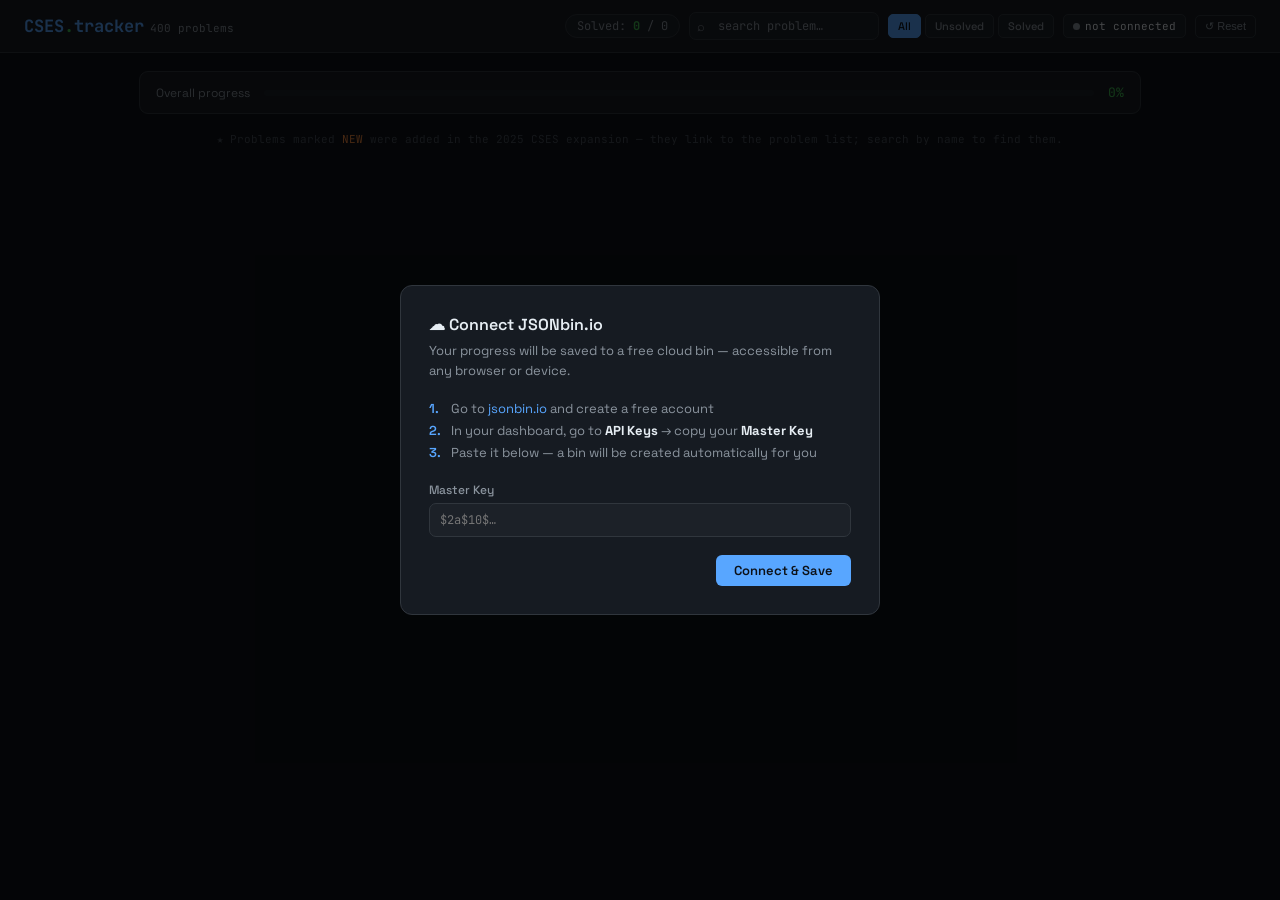
==== commit 92df96c3: "Refactor setup and reconnect functions in index.html" ====
--- a/index.html
+++ b/index.html
@@ -462,24 +462,68 @@
 }
 
 /* ─────────── Setup flow ─────────── */
+function showReconnect() {
+  document.getElementById('setupNew').style.display = 'none';
+  document.getElementById('setupReconnect').style.display = 'block';
+  document.getElementById('setupSuccess').style.display = 'none';
+  // pre-fill if we have stored values
+  const storedKey = LS.get('cses_jkey');
+  const storedBin = LS.get('cses_jbin');
+  if (storedKey) document.getElementById('reconnectKey').value = storedKey;
+  if (storedBin) document.getElementById('reconnectBin').value = storedBin;
+}
+function showNew() {
+  document.getElementById('setupNew').style.display = 'block';
+  document.getElementById('setupReconnect').style.display = 'none';
+  document.getElementById('setupSuccess').style.display = 'none';
+}
+function closeSetupSuccess() {
+  document.getElementById('setupOverlay').classList.add('hidden');
+  setSyncStatus('ok', 'synced');
+  cloudLoad();
+}
+
 async function doSetup() {
   const keyVal = document.getElementById('setupKey').value.trim();
   const errEl  = document.getElementById('setupErr');
   const btn    = document.getElementById('setupBtn');
   errEl.classList.remove('show');
   if (!keyVal) { showErr(errEl, 'Please enter your Master Key.'); return; }
-  btn.disabled = true; btn.textContent = 'Connecting…';
+  btn.disabled = true; btn.textContent = 'Creating bin…';
   try {
     const binId = await jbinCreate(keyVal, { solved: {}, notes: {} });
     LS.set('cses_jkey', keyVal);
     LS.set('cses_jbin', binId);
-    document.getElementById('setupOverlay').classList.add('hidden');
-    setSyncStatus('ok', 'synced');
-    build(); applyFilter();
+    // show success with bin ID
+    document.getElementById('setupNew').style.display = 'none';
+    document.getElementById('successBinId').textContent = '🗂 Bin ID: ' + binId;
+    document.getElementById('setupSuccess').style.display = 'block';
   } catch(e) {
     showErr(errEl, 'Could not connect. Check your Master Key and try again.');
   }
-  btn.disabled = false; btn.textContent = 'Connect & Save';
+  btn.disabled = false; btn.textContent = 'Create Bin & Connect';
+}
+
+async function doReconnect() {
+  const keyVal = document.getElementById('reconnectKey').value.trim();
+  const binVal = document.getElementById('reconnectBin').value.trim();
+  const errEl  = document.getElementById('reconnectErr');
+  const btn    = document.getElementById('reconnectBtn');
+  errEl.classList.remove('show');
+  if (!keyVal) { showErr(errEl, 'Please enter your Master Key.'); return; }
+  if (!binVal) { showErr(errEl, 'Please enter your Bin ID.'); return; }
+  btn.disabled = true; btn.textContent = 'Reconnecting…';
+  try {
+    await jbinRead(keyVal, binVal); // validates credentials
+    LS.set('cses_jkey', keyVal);
+    LS.set('cses_jbin', binVal);
+    document.getElementById('setupReconnect').style.display = 'none';
+    document.getElementById('successBinId').textContent = '🗂 Bin ID: ' + binVal;
+    document.getElementById('setupSuccess').style.display = 'block';
+  } catch(e) {
+    showErr(errEl, 'Could not connect. Check your credentials and try again.');
+  }
+  btn.disabled = false; btn.textContent = 'Reconnect';
 }
 
 /* ─────────── Cloud read/write ─────────── */
@@ -626,7 +670,10 @@
 
 /* ─────────── Settings modal ─────────── */
 function openSettings() {
-  document.getElementById('binIdDisplay').textContent = getBinId() || '(none)';
+  const bid = getBinId();
+  document.getElementById('binIdDisplay').textContent = bid || '(none)';
+  document.getElementById('binIdDisplay').title = bid ? 'Click to copy' : '';
+  document.getElementById('binIdDisplay').onclick = bid ? () => {navigator.clipboard.writeText(bid).catch(()=>{})} : null;
   document.getElementById('newKey').value = '';
   document.getElementById('settingsErr').classList.remove('show');
   document.getElementById('settingsOverlay').classList.remove('hidden');
@@ -653,6 +700,15 @@
   closeSettings();
   setSyncStatus('ok','synced');
 }
+function skipSetup() {
+  document.getElementById("setupOverlay").classList.add("hidden");
+  setSyncStatus("idle","local only — click to connect");
+  if (!solved || Object.keys(solved).length === 0) {
+    solved = LS.get("cses2_solved") || {};
+    notes  = LS.get("cses2_notes")  || {};
+    build(); applyFilter();
+  }
+}
 function disconnectBin() {
   if(!confirm('Disconnect the cloud bin? Your local progress stays, but cloud sync will be disabled until you reconnect.')) return;
   LS.del('cses_jkey'); LS.del('cses_jbin');
@@ -678,22 +734,28 @@
 });
 
 // Enter key in setup modal
-document.getElementById('setupKey').addEventListener('keydown', e => {
-  if(e.key==='Enter') doSetup();
-});
+document.getElementById('setupKey').addEventListener('keydown', e => { if(e.key==='Enter') doSetup(); });
+document.getElementById('reconnectKey').addEventListener('keydown', e => { if(e.key==='Enter') doReconnect(); });
+document.getElementById('reconnectBin').addEventListener('keydown', e => { if(e.key==='Enter') doReconnect(); });
 
 if (getKey() && getBinId()) {
-  // Connected: load from local cache first for instant render, then fetch cloud
+  // Fully connected — load from local cache instantly, then sync from cloud
   solved = LS.get('cses2_solved') || {};
   notes  = LS.get('cses2_notes')  || {};
   build(); applyFilter();
   setSyncStatus('syncing','loading…');
   cloudLoad();
 } else {
-  // Not connected: show setup modal
+  // Not connected — show setup modal
   build(); applyFilter();
   setSyncStatus('idle','not connected');
-  document.getElementById('setupOverlay').classList.remove('hidden');
+  const overlay = document.getElementById('setupOverlay');
+  overlay.classList.remove('hidden');
+  // If we have a partial credential (e.g. after browser storage cleared),
+  // skip to the reconnect panel so user doesn't accidentally create a new bin
+  if (LS.get('cses_jbin') || LS.get('cses_jkey')) {
+    showReconnect();
+  }
 }
 </script>
 </body>
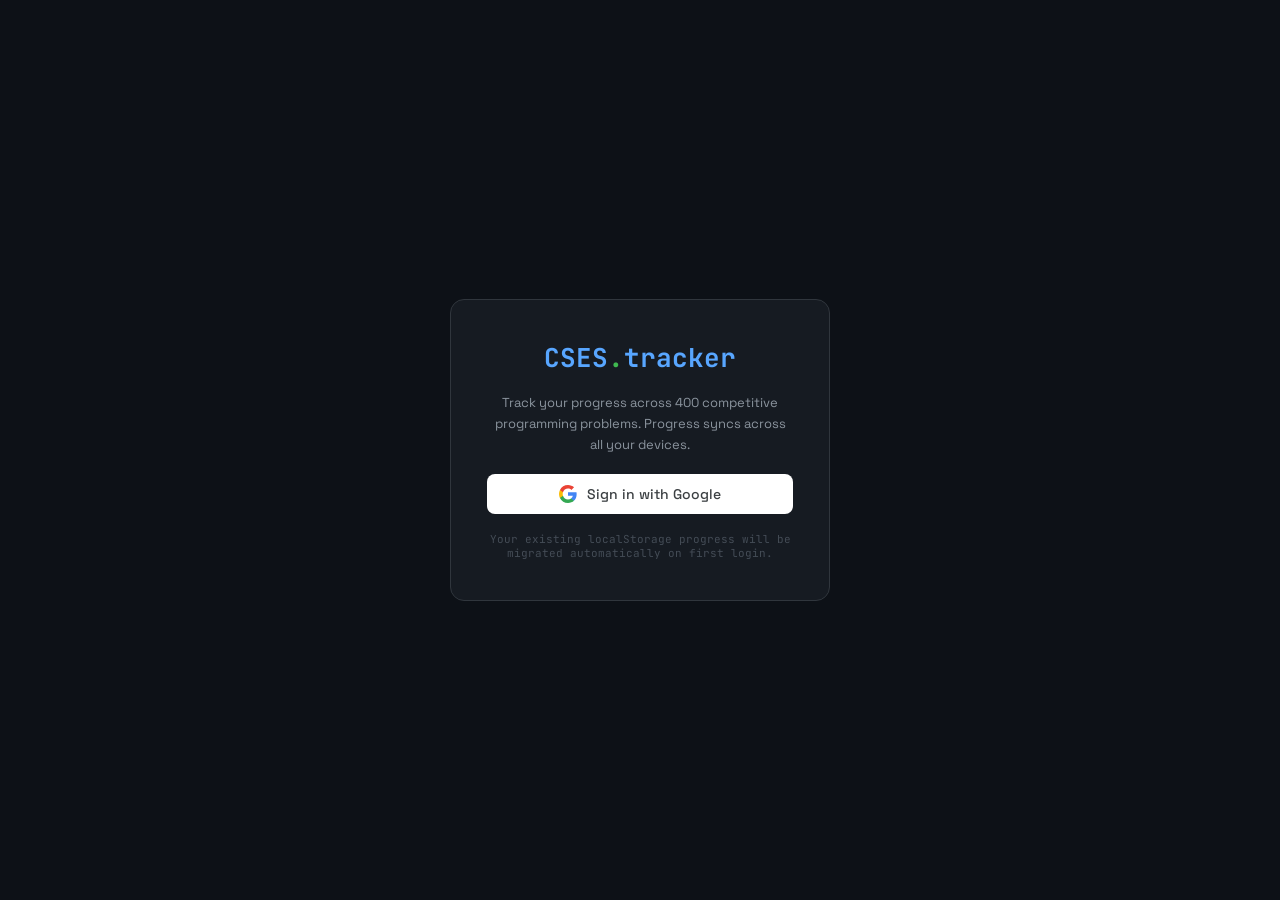
==== commit aa812472: "Initial upload" ====
--- a/index.html
+++ b/index.html
@@ -5,181 +5,25 @@
 <meta name="viewport" content="width=device-width, initial-scale=1.0">
 <title>CSES Problem Tracker — 400 Problems</title>
 <link href="https://fonts.googleapis.com/css2?family=JetBrains+Mono:wght@400;500;700&family=Space+Grotesk:wght@400;500;600&display=swap" rel="stylesheet">
-<style>
-  :root {
-    --bg:#0d1117;--bg2:#161b22;--bg3:#1c2128;--border:#30363d;
-    --text:#e6edf3;--muted:#8b949e;--accent:#58a6ff;--green:#3fb950;
-    --yellow:#d29922;--red:#f85149;--orange:#f0883e;
-  }
-  *{box-sizing:border-box;margin:0;padding:0;}
-  body{background:var(--bg);color:var(--text);font-family:'Space Grotesk',sans-serif;font-size:14px;min-height:100vh;}
-
-  /* ── header ── */
-  header{background:var(--bg2);border-bottom:1px solid var(--border);padding:12px 24px;display:flex;align-items:center;justify-content:space-between;position:sticky;top:0;z-index:100;gap:10px;flex-wrap:wrap;}
-  .logo{font-family:'JetBrains Mono',monospace;font-size:17px;font-weight:700;color:var(--accent);}
-  .logo span{color:var(--green);}
-  .logo small{font-size:11px;color:var(--muted);font-weight:400;margin-left:6px;}
-  .hdr{display:flex;align-items:center;gap:9px;flex-wrap:wrap;}
-  .badge{font-family:'JetBrains Mono',monospace;font-size:12px;background:var(--bg3);border:1px solid var(--border);border-radius:20px;padding:3px 11px;color:var(--muted);white-space:nowrap;}
-  .badge strong{color:var(--green);}
-  .sw{position:relative;}
-  #search{background:var(--bg3);border:1px solid var(--border);border-radius:7px;color:var(--text);font-family:'JetBrains Mono',monospace;font-size:12px;padding:5px 9px 5px 28px;width:190px;outline:none;transition:border-color .2s;}
-  #search:focus{border-color:var(--accent);}
-  #search::placeholder{color:var(--muted);}
-  .si{position:absolute;left:8px;top:50%;transform:translateY(-50%);color:var(--muted);font-size:13px;pointer-events:none;}
-  .fbtns{display:flex;gap:4px;}
-  .fb{background:var(--bg3);border:1px solid var(--border);border-radius:5px;color:var(--muted);cursor:pointer;font-family:'Space Grotesk',sans-serif;font-size:11px;font-weight:500;padding:4px 9px;transition:all .15s;}
-  .fb:hover{border-color:var(--accent);color:var(--accent);}
-  .fb.active{background:var(--accent);border-color:var(--accent);color:#0d1117;}
-  .rb{background:transparent;border:1px solid var(--border);border-radius:5px;color:var(--muted);cursor:pointer;font-size:11px;padding:4px 9px;transition:all .15s;}
-  .rb:hover{border-color:var(--red);color:var(--red);}
-
-  /* sync badge */
-  .sync-badge{display:flex;align-items:center;gap:5px;font-family:'JetBrains Mono',monospace;font-size:11px;background:var(--bg3);border:1px solid var(--border);border-radius:5px;padding:4px 9px;cursor:pointer;transition:border-color .15s;white-space:nowrap;}
-  .sync-badge:hover{border-color:var(--accent);}
-  .sync-dot{width:7px;height:7px;border-radius:50%;flex-shrink:0;transition:background .3s;}
-  .sync-dot.idle{background:var(--muted);}
-  .sync-dot.pending{background:var(--yellow);}
-  .sync-dot.syncing{background:var(--accent);animation:pulse .8s infinite;}
-  .sync-dot.ok{background:var(--green);}
-  .sync-dot.err{background:var(--red);}
-  @keyframes pulse{0%,100%{opacity:1}50%{opacity:.3}}
-
-  /* ── main ── */
-  main{padding:18px 24px;max-width:1050px;margin:0 auto;}
-  .op{background:var(--bg2);border:1px solid var(--border);border-radius:9px;padding:12px 16px;margin-bottom:18px;display:flex;align-items:center;gap:14px;}
-  .pl{font-size:12px;color:var(--muted);white-space:nowrap;}
-  .pbo{flex:1;background:var(--bg3);border-radius:4px;height:6px;overflow:hidden;}
-  .pbi{height:100%;background:linear-gradient(90deg,var(--green),#56d364);border-radius:4px;transition:width .4s ease;}
-  .pc{font-family:'JetBrains Mono',monospace;font-size:13px;color:var(--green);white-space:nowrap;}
-
-  /* ── sections ── */
-  .sec{background:var(--bg2);border:1px solid var(--border);border-radius:9px;margin-bottom:10px;overflow:hidden;}
-  .sh{display:flex;align-items:center;gap:9px;padding:11px 14px;cursor:pointer;user-select:none;transition:background .15s;}
-  .sh:hover{background:var(--bg3);}
-  .cv{color:var(--muted);transition:transform .2s;font-size:13px;flex-shrink:0;}
-  .sec.open .cv{transform:rotate(90deg);}
-  .st{font-weight:600;font-size:13px;flex:1;}
-  .stag{font-family:'JetBrains Mono',monospace;font-size:10px;padding:2px 6px;border-radius:10px;border:1px solid;flex-shrink:0;}
-  .spg{display:flex;align-items:center;gap:7px;flex-shrink:0;}
-  .sbo{width:65px;height:4px;background:var(--bg3);border-radius:3px;overflow:hidden;}
-  .sbi{height:100%;background:var(--green);border-radius:3px;transition:width .4s ease;}
-  .scnt{font-family:'JetBrains Mono',monospace;font-size:11px;color:var(--muted);min-width:30px;text-align:right;}
-  .pt{display:none;border-top:1px solid var(--border);}
-  .sec.open .pt{display:block;}
-  .ch{display:grid;grid-template-columns:30px 1fr 115px;border-bottom:1px solid var(--border);background:var(--bg3);padding:4px 0;}
-  .ch>div{font-size:10px;color:var(--muted);font-weight:600;letter-spacing:.06em;text-transform:uppercase;}
-  .ch>.c1{padding-left:13px;}.ch>.c2{padding-left:7px;}.ch>.c3{padding-left:4px;}
-
-  /* ── rows ── */
-  .pr{display:grid;grid-template-columns:30px 1fr 115px;align-items:start;border-bottom:1px solid var(--border);transition:background .12s;min-height:38px;}
-  .pr:last-child{border-bottom:none;}
-  .pr:hover{background:rgba(255,255,255,.02);}
-  .pr.solved{background:rgba(63,185,80,.04);}
-  .pr.hidden{display:none;}
-  .cc{display:flex;align-items:center;justify-content:center;padding:9px 0 9px 13px;}
-  .cc input[type=checkbox]{appearance:none;-webkit-appearance:none;width:15px;height:15px;border:2px solid var(--border);border-radius:4px;cursor:pointer;position:relative;transition:all .15s;background:transparent;flex-shrink:0;}
-  .cc input[type=checkbox]:checked{background:var(--green);border-color:var(--green);}
-  .cc input[type=checkbox]:checked::after{content:'';position:absolute;left:3px;top:0;width:5px;height:9px;border:2px solid #0d1117;border-top:none;border-left:none;transform:rotate(45deg);}
-  .cc input[type=checkbox]:hover{border-color:var(--green);}
-  .nc{padding:9px 7px 7px 7px;display:flex;flex-direction:column;gap:3px;}
-  .pl2{color:var(--text);text-decoration:none;font-size:12px;font-weight:500;display:flex;align-items:center;gap:5px;transition:color .15s;}
-  .pl2:hover{color:var(--accent);}
-  .pid{font-family:'JetBrains Mono',monospace;font-size:10px;color:var(--muted);background:var(--bg3);padding:1px 4px;border-radius:3px;border:1px solid var(--border);white-space:nowrap;flex-shrink:0;}
-  .pid.nw{color:var(--orange);border-color:rgba(240,136,62,.35);background:rgba(240,136,62,.08);}
-  .pli{font-size:10px;color:var(--muted);opacity:0;transition:opacity .15s;}
-  .pl2:hover .pli{opacity:1;}
-  .pr.solved .pl2{color:var(--muted);text-decoration:line-through;}
-  .ntc{padding:5px 9px 5px 3px;}
-  .ni{width:100%;min-height:26px;max-height:80px;background:transparent;border:1px solid transparent;border-radius:4px;color:var(--muted);font-family:'JetBrains Mono',monospace;font-size:11px;line-height:1.5;resize:none;outline:none;padding:2px 5px;transition:border-color .15s,background .15s;overflow:hidden;}
-  .ni:focus{border-color:var(--border);background:var(--bg3);color:var(--text);}
-  .ni::placeholder{color:#444c56;}
-  .ni:not(:placeholder-shown){color:var(--yellow);}
-  .em{padding:24px;text-align:center;color:var(--muted);font-size:13px;display:none;}
-  .em.show{display:block;}
-  .footer{text-align:center;color:#444c56;font-size:11px;margin-top:14px;font-family:'JetBrains Mono',monospace;}
-  .footer span{color:var(--orange);}
-
-  /* ── setup / settings modal ── */
-  .overlay{position:fixed;inset:0;background:rgba(0,0,0,.7);z-index:200;display:flex;align-items:center;justify-content:center;padding:20px;}
-  .overlay.hidden{display:none;}
-  .modal{background:var(--bg2);border:1px solid var(--border);border-radius:12px;padding:28px;max-width:480px;width:100%;}
-  .modal h2{font-size:16px;font-weight:600;margin-bottom:6px;}
-  .modal p{font-size:13px;color:var(--muted);line-height:1.6;margin-bottom:16px;}
-  .modal p a{color:var(--accent);text-decoration:none;}
-  .modal p a:hover{text-decoration:underline;}
-  .modal label{font-size:12px;color:var(--muted);display:block;margin-bottom:5px;font-weight:500;}
-  .modal input{width:100%;background:var(--bg3);border:1px solid var(--border);border-radius:7px;color:var(--text);font-family:'JetBrains Mono',monospace;font-size:12px;padding:8px 10px;outline:none;transition:border-color .2s;margin-bottom:14px;}
-  .modal input:focus{border-color:var(--accent);}
-  .modal-btns{display:flex;gap:8px;justify-content:flex-end;margin-top:4px;}
-  .btn-primary{background:var(--accent);border:none;border-radius:6px;color:#0d1117;cursor:pointer;font-family:'Space Grotesk',sans-serif;font-size:13px;font-weight:600;padding:7px 18px;transition:opacity .15s;}
-  .btn-primary:hover{opacity:.85;}
-  .btn-primary:disabled{opacity:.45;cursor:default;}
-  .btn-sec{background:transparent;border:1px solid var(--border);border-radius:6px;color:var(--muted);cursor:pointer;font-size:13px;padding:7px 14px;transition:all .15s;}
-  .btn-sec:hover{border-color:var(--muted);color:var(--text);}
-  .modal-err{font-size:12px;color:var(--red);margin-top:-8px;margin-bottom:10px;display:none;}
-  .modal-err.show{display:block;}
-  .steps{counter-reset:step;list-style:none;margin-bottom:18px;}
-  .steps li{counter-increment:step;font-size:13px;color:var(--muted);line-height:1.7;padding-left:22px;position:relative;}
-  .steps li::before{content:counter(step)'.';position:absolute;left:0;color:var(--accent);font-weight:600;}
-  .steps li a{color:var(--accent);text-decoration:none;}
-  .steps li a:hover{text-decoration:underline;}
-  .modal-section{margin-bottom:18px;}
-  .modal-section:last-child{margin-bottom:0;}
-  .modal-sep{border:none;border-top:1px solid var(--border);margin:16px 0;}
-  .bin-id-display{font-family:'JetBrains Mono',monospace;font-size:11px;background:var(--bg3);border:1px solid var(--border);border-radius:5px;padding:5px 8px;color:var(--green);word-break:break-all;margin-bottom:14px;}
-  .danger-zone{border:1px solid rgba(248,81,73,.3);border-radius:7px;padding:12px 14px;background:rgba(248,81,73,.05);}
-  .danger-zone p{color:rgba(248,81,73,.8);font-size:12px;margin-bottom:10px;}
-  .btn-danger{background:transparent;border:1px solid var(--red);border-radius:6px;color:var(--red);cursor:pointer;font-size:12px;padding:5px 12px;transition:all .15s;}
-  .btn-danger:hover{background:var(--red);color:#0d1117;}
-</style>
+<link rel="stylesheet" href="css/style.css">
 </head>
 <body>
 
-<!-- Setup Modal -->
-<div class="overlay" id="setupOverlay">
-  <div class="modal">
-    <h2>☁ Connect JSONbin.io</h2>
-    <p>Your progress will be saved to a free cloud bin — accessible from any browser or device.</p>
-    <ol class="steps">
-      <li>Go to <a href="https://jsonbin.io" target="_blank">jsonbin.io</a> and create a free account</li>
-      <li>In your dashboard, go to <strong style="color:var(--text)">API Keys</strong> → copy your <strong style="color:var(--text)">Master Key</strong></li>
-      <li>Paste it below — a bin will be created automatically for you</li>
-    </ol>
-    <label>Master Key</label>
-    <input type="password" id="setupKey" placeholder="$2a$10$…" autocomplete="off">
-    <div class="modal-err" id="setupErr"></div>
-    <div class="modal-btns">
-      <button class="btn-primary" id="setupBtn" onclick="doSetup()">Connect & Save</button>
-    </div>
-  </div>
-</div>
-
-<!-- Settings Modal -->
-<div class="overlay hidden" id="settingsOverlay">
-  <div class="modal">
-    <h2>⚙ Cloud Sync Settings</h2>
-    <hr class="modal-sep">
-    <div class="modal-section">
-      <label>Current Bin ID</label>
-      <div class="bin-id-display" id="binIdDisplay">—</div>
-      <label>Master Key (stored locally)</label>
-      <input type="password" id="newKey" placeholder="Change key (leave blank to keep)" autocomplete="off">
-    </div>
-    <div class="modal-err" id="settingsErr"></div>
-    <hr class="modal-sep">
-    <div class="danger-zone">
-      <p>⚠ Danger zone — these actions cannot be undone</p>
-      <div style="display:flex;gap:8px;flex-wrap:wrap">
-        <button class="btn-danger" onclick="clearAllData()">Clear all progress</button>
-        <button class="btn-danger" onclick="disconnectBin()">Disconnect bin</button>
-      </div>
-    </div>
-    <hr class="modal-sep">
-    <div class="modal-btns">
-      <button class="btn-sec" onclick="closeSettings()">Cancel</button>
-      <button class="btn-primary" onclick="saveSettings()">Save</button>
-    </div>
+<!-- Login overlay — visible by default, hidden after auth resolves -->
+<div id="login-overlay" class="login-overlay">
+  <div class="login-card">
+    <div class="login-logo">CSES<span class="logo-dot">.</span>tracker</div>
+    <p class="login-subtitle">Track your progress across 400 competitive programming problems. Progress syncs across all your devices.</p>
+    <button id="google-login-btn" class="google-btn">
+      <svg width="18" height="18" viewBox="0 0 18 18" xmlns="http://www.w3.org/2000/svg">
+        <path d="M17.64 9.2c0-.637-.057-1.251-.164-1.84H9v3.481h4.844a4.14 4.14 0 0 1-1.796 2.716v2.259h2.908C16.658 14.251 17.64 11.943 17.64 9.2z" fill="#4285F4"/>
+        <path d="M9 18c2.43 0 4.467-.806 5.956-2.18l-2.908-2.259c-.806.54-1.837.86-3.048.86-2.344 0-4.328-1.584-5.036-3.711H.957v2.332A8.997 8.997 0 0 0 9 18z" fill="#34A853"/>
+        <path d="M3.964 10.71A5.41 5.41 0 0 1 3.682 9c0-.593.102-1.17.282-1.71V4.958H.957A8.996 8.996 0 0 0 0 9c0 1.452.348 2.827.957 4.042l3.007-2.332z" fill="#FBBC05"/>
+        <path d="M9 3.58c1.321 0 2.508.454 3.44 1.345l2.582-2.58C13.463.891 11.426 0 9 0A8.997 8.997 0 0 0 .957 4.958L3.964 7.29C4.672 5.163 6.656 3.58 9 3.58z" fill="#EA4335"/>
+      </svg>
+      Sign in with Google
+    </button>
+    <p class="login-note">Your existing localStorage progress will be migrated automatically on first login.</p>
   </div>
 </div>
 
@@ -193,11 +37,13 @@
       <button class="fb" data-filter="unsolved">Unsolved</button>
       <button class="fb" data-filter="solved">Solved</button>
     </div>
-    <div class="sync-badge" id="syncBadge" onclick="openSettings()" title="Cloud sync status — click to manage">
-      <div class="sync-dot idle" id="syncDot"></div>
-      <span id="syncLabel">not connected</span>
+    <button class="rb" id="reset-btn">↺ Reset</button>
+    <div id="user-info" class="user-info hidden">
+      <span id="sync-status" class="sync-status" data-state="idle"></span>
+      <img id="user-avatar" src="" alt="avatar" class="user-avatar">
+      <span id="user-name" class="user-name"></span>
+      <button id="logout-btn" class="logout-btn">Sign out</button>
     </div>
-    <button class="rb" onclick="resetAll()">↺ Reset</button>
   </div>
 </header>
 
@@ -212,551 +58,6 @@
   <div class="footer">★ Problems marked <span>NEW</span> were added in the 2025 CSES expansion — they link to the problem list; search by name to find them.</div>
 </main>
 
-<script>
-/* ─────────── Problem Data ─────────── */
-const P=[
-  {s:"Introductory Problems",t:"intro",c:"#58a6ff",p:[
-    [1068,"Weird Algorithm"],[1083,"Missing Number"],[1069,"Repetitions"],
-    [1094,"Increasing Array"],[1070,"Permutations"],[1071,"Number Spiral"],
-    [1072,"Two Knights"],[1092,"Two Sets"],[1617,"Bit Strings"],[1618,"Trailing Zeros"],
-    [1754,"Coin Piles"],[1755,"Palindrome Reorder"],[2205,"Gray Code"],[2165,"Tower of Hanoi"],
-    [1622,"Creating Strings"],[1623,"Apple Division"],[1624,"Chessboard and Queens"],
-    [null,"Raab Game I"],[null,"Mex Grid Construction"],[null,"Knight Moves Grid"],
-    [null,"Grid Coloring I"],[2431,"Digit Queries"],[1743,"String Reorder"],[1625,"Grid Paths"]
-  ]},
-  {s:"Sorting and Searching",t:"sort",c:"#bc8cff",p:[
-    [1621,"Distinct Numbers"],[1084,"Apartments"],[1090,"Ferris Wheel"],[1091,"Concert Tickets"],
-    [1619,"Restaurant Customers"],[1629,"Movie Festival"],[1640,"Sum of Two Values"],
-    [1643,"Maximum Subarray Sum"],[1074,"Stick Lengths"],[2183,"Missing Coin Sum"],
-    [2216,"Collecting Numbers"],[2217,"Collecting Numbers II"],[1141,"Playlist"],
-    [1073,"Towers"],[1163,"Traffic Lights"],[2162,"Josephus Problem I"],
-    [2163,"Josephus Problem II"],[2168,"Nested Ranges Check"],[2169,"Nested Ranges Count"],
-    [1164,"Room Allocation"],[1620,"Factory Machines"],[1630,"Tasks and Deadlines"],
-    [1631,"Reading Books"],[1641,"Sum of Three Values"],[1642,"Sum of Four Values"],
-    [1645,"Nearest Smaller Values"],[1660,"Subarray Sums I"],[1661,"Subarray Sums II"],
-    [1662,"Subarray Divisibility"],[2428,"Subarray Distinct Values"],[1085,"Array Division"],
-    [1632,"Movie Festival II"],[1644,"Maximum Subarray Sum II"],
-    [null,"New Sorting Problem A"],[null,"New Sorting Problem B"]
-  ]},
-  {s:"Dynamic Programming",t:"dp",c:"#3fb950",p:[
-    [1633,"Dice Combinations"],[1634,"Minimizing Coins"],[1635,"Coin Combinations I"],
-    [1636,"Coin Combinations II"],[1637,"Removing Digits"],[1638,"Grid Paths"],
-    [1158,"Book Shop"],[1746,"Array Description"],[2413,"Counting Towers"],
-    [1639,"Edit Distance"],[1744,"Rectangle Cutting"],[1745,"Money Sums"],
-    [1097,"Removal Game"],[1093,"Two Sets II"],[1145,"Increasing Subsequence"],
-    [1140,"Projects"],[1653,"Elevator Rides"],[2181,"Counting Tilings"],
-    [2220,"Counting Numbers"],[null,"New DP Problem A"],[null,"New DP Problem B"],
-    [null,"New DP Problem C"],[null,"New DP Problem D"]
-  ]},
-  {s:"Graph Algorithms",t:"graph",c:"#f0883e",p:[
-    [1192,"Counting Rooms"],[1193,"Labyrinth"],[1666,"Building Roads"],[1667,"Message Route"],
-    [1668,"Building Teams"],[1669,"Round Trip"],[1194,"Monsters"],[1671,"Shortest Routes I"],
-    [1672,"Shortest Routes II"],[1673,"High Score"],[1195,"Flight Discount"],
-    [1197,"Cycle Finding"],[1196,"Flight Routes"],[1678,"Round Trip II"],
-    [1679,"Course Schedule"],[1680,"Longest Flight Route"],[1681,"Game Routes"],
-    [1202,"Investigation"],[1750,"Planets Queries I"],[1160,"Planets Queries II"],
-    [1751,"Planets Cycles"],[1675,"Road Reparation"],[1676,"Road Construction"],
-    [1682,"Flight Routes Check"],[1683,"Planets and Kingdoms"],[1684,"Giant Pizza"],
-    [1686,"Coin Collector"],[1691,"Mail Delivery"],[1692,"De Bruijn Sequence"],
-    [1693,"Teleporters Path"],[1690,"Hamiltonian Flights"],[1689,"Knight's Tour"],
-    [1694,"Download Speed"],[1695,"Police Chase"],[1696,"School Dance"],[1711,"Distinct Routes"]
-  ]},
-  {s:"Range Queries",t:"range",c:"#d29922",p:[
-    [1646,"Static Range Sum Queries"],[1647,"Static Range Minimum Queries"],
-    [1648,"Dynamic Range Sum Queries"],[1649,"Dynamic Range Minimum Queries"],
-    [1650,"Range Xor Queries"],[1651,"Range Update Queries"],[1652,"Forest Queries"],
-    [1143,"Hotel Queries"],[1749,"List Removals"],[1144,"Salary Queries"],
-    [2166,"Prefix Sum Queries"],[2206,"Pizzeria Queries"],[1190,"Subarray Sum Queries"],
-    [1734,"Distinct Values Queries"],[2416,"Increasing Array Queries"],[1739,"Forest Queries II"],
-    [1735,"Range Updates and Sums"],[1736,"Polynomial Queries"],[1737,"Range Queries and Copies"],
-    [null,"New Range Problem A"],[null,"New Range Problem B"],[null,"New Range Problem C"],
-    [null,"New Range Problem D"],[null,"New Range Problem E"],[null,"New Range Problem F"]
-  ]},
-  {s:"Tree Algorithms",t:"tree",c:"#56d364",p:[
-    [1674,"Subordinates"],[1130,"Tree Matching"],[1131,"Tree Diameter"],
-    [1132,"Tree Distances I"],[1133,"Tree Distances II"],[1687,"Company Queries I"],
-    [1688,"Company Queries II"],[1135,"Distance Queries"],[1136,"Counting Paths"],
-    [1137,"Subtree Queries"],[1138,"Path Queries"],[2134,"Path Queries II"],
-    [1139,"Distinct Colors"],[2079,"Finding a Centroid"],[2080,"Fixed-Length Paths I"],
-    [2081,"Fixed-Length Paths II"]
-  ]},
-  {s:"Mathematics",t:"math",c:"#ff7b72",p:[
-    [2164,"Josephus Queries"],[1095,"Exponentiation"],[1712,"Exponentiation II"],
-    [1713,"Counting Divisors"],[1081,"Common Divisors"],[1082,"Sum of Divisors"],
-    [2182,"Divisor Analysis"],[2185,"Prime Multiples"],[2417,"Counting Coprime Pairs"],
-    [1079,"Binomial Coefficients"],[1715,"Creating Strings II"],[1716,"Distributing Apples"],
-    [1717,"Christmas Party"],[2064,"Bracket Sequences I"],[2187,"Bracket Sequences II"],
-    [2209,"Counting Necklaces"],[2210,"Counting Grids"],[1722,"Fibonacci Numbers"],
-    [1096,"Throwing Dice"],[1723,"Graph Paths I"],[1724,"Graph Paths II"],
-    [1725,"Dice Probability"],[1726,"Moving Robots"],[1727,"Candy Lottery"],
-    [1728,"Inversion Probability"],[1729,"Stick Game"],[1730,"Nim Game I"],
-    [1098,"Nim Game II"],[1099,"Stair Game"],[2207,"Grundy's Game"],[2208,"Another Game"],
-    [null,"New Math Problem A"],[null,"New Math Problem B"],[null,"New Math Problem C"],
-    [null,"New Math Problem D"],[null,"New Math Problem E"],[null,"New Math Problem F"]
-  ]},
-  {s:"String Algorithms",t:"strings",c:"#79c0ff",p:[
-    [1731,"Word Combinations"],[1753,"String Matching"],[1732,"Finding Borders"],
-    [1733,"Finding Periods"],[1110,"Minimal Rotation"],[1111,"Longest Palindrome"],
-    [1112,"Required Substring"],[2420,"Palindrome Queries"],[2102,"Finding Patterns"],
-    [2103,"Counting Patterns"],[2104,"Pattern Positions"],[2105,"Distinct Substrings"],
-    [2106,"Repeating Substring"],[2107,"String Functions"],[2108,"Substring Order I"],
-    [2109,"Substring Order II"],[2110,"Substring Distribution"],
-    [null,"New String Problem A"],[null,"New String Problem B"],
-    [null,"New String Problem C"],[null,"New String Problem D"]
-  ]},
-  {s:"Geometry",t:"geo",c:"#e3b341",p:[
-    [2189,"Point Location Test"],[2190,"Line Segment Intersection"],[2191,"Polygon Area"],
-    [2192,"Point in Polygon"],[2193,"Polygon Lattice Points"],[2194,"Minimum Euclidean Distance"],
-    [2195,"Convex Hull"],
-    [null,"New Geometry Problem A"],[null,"New Geometry Problem B"],
-    [null,"New Geometry Problem C"],[null,"New Geometry Problem D"],
-    [null,"New Geometry Problem E"],[null,"New Geometry Problem F"],
-    [null,"New Geometry Problem G"],[null,"New Geometry Problem H"],
-    [null,"New Geometry Problem I"]
-  ]},
-  {s:"Advanced Techniques",t:"adv",c:"#d2a8ff",p:[
-    [1628,"Meet in the Middle"],[2136,"Hamming Distance"],[2137,"Beautiful Subgrids"],
-    [2138,"Reachable Nodes"],[2143,"Reachability Queries"],[2072,"Cut and Paste"],
-    [2073,"Substring Reversals"],[2074,"Reversals and Sums"],[2076,"Necessary Roads"],
-    [2077,"Necessary Cities"],[2078,"Eulerian Subgraphs"],[2084,"Monster Game I"],
-    [2085,"Monster Game II"],[2086,"Subarray Squares"],[2087,"Houses and Schools"],
-    [2088,"Knuth Division"],[2111,"Apples and Bananas"],[2112,"One Bit Positions"],
-    [2113,"Signal Processing"],[2101,"New Roads Queries"],[2133,"Dynamic Connectivity"],
-    [2121,"Parcel Delivery"],[2129,"Task Assignment"],[2130,"Distinct Routes II"],
-    [null,"New Advanced Techniques Problem"]
-  ]},
-  {s:"Sliding Window Problems",t:"slide",c:"#39d353",p:[
-    [3220,"Sliding Window Sum"],[3221,"Sliding Window Minimum"],[3426,"Sliding Window Xor"],
-    [3405,"Sliding Window Or"],[3222,"Sliding Window Distinct Values"],
-    [3224,"Sliding Window Mode"],[3219,"Sliding Window Mex"],
-    [1076,"Sliding Window Median"],[1077,"Sliding Window Cost"],
-    [3223,"Sliding Window Inversions"],[3227,"Sliding Window Advertisement"]
-  ]},
-  {s:"Interactive Problems",t:"interact",c:"#58a6ff",p:[
-    [3112,"Hidden Integer"],[3139,"Hidden Permutation"],[3305,"K-th Highest Score"],
-    [3228,"Permuted Binary Strings"],[null,"Colored Chairs"],[3140,"Inversion Sorting"]
-  ]},
-  {s:"Bitwise Operations",t:"bits",c:"#ffa657",p:[
-    [1146,"Counting Bits"],[1655,"Maximum Xor Subarray"],[null,"Maximum Xor Subset"],
-    [null,"Number of Subset Xors"],[null,"K Subset Xors"],[null,"All Subarray Xors"],
-    [null,"Xor Pyramid Peak"],[null,"Xor Pyramid Diagonal"],[null,"Xor Pyramid Row"],
-    [null,"SOS Bit Problem"],[null,"And Subset Count"]
-  ]},
-  {s:"Construction Problems",t:"construct",c:"#ff6e6e",p:[
-    [2214,"Inverse Inversions"],[2215,"Monotone Subsequences"],[null,"Third Permutation"],
-    [null,"Permutation Prime Sums"],[1697,"Chess Tournament"],
-    [null,"Distinct Sums Grid"],[2423,"Filling Trominos"],[2418,"Grid Path Construction"]
-  ]},
-  {s:"Advanced Graph Problems",t:"advgraph",c:"#85e89d",p:[
-    [null,"Nearest Shops"],[1134,"Prüfer Code"],[1702,"Tree Traversals"],
-    [1757,"Course Schedule II"],[1756,"Acyclic Graph Edges"],[2177,"Strongly Connected Edges"],
-    [2179,"Even Outdegree Edges"],[1707,"Graph Girth"],[null,"Fixed Length Walk Queries"],
-    [null,"Transfer Speeds Sum"],[null,"MST Edge Check"],[null,"MST Edge Set Check"],
-    [null,"MST Edge Cost"],[1677,"Network Breakdown"],[null,"Tree Coin Collecting I"],
-    [null,"Tree Coin Collecting II"],[1700,"Tree Isomorphism I"],[1701,"Tree Isomorphism II"],
-    [1699,"Flight Route Requests"],[1703,"Critical Cities"],[1203,"Visiting Cities"],
-    [null,"Graph Coloring"],[null,"Bus Companies"],[null,"Split into Two Paths"],
-    [1704,"Network Renovation"],[1705,"Forbidden Cities"],[1752,"Creating Offices"],
-    [1685,"New Flight Routes"]
-  ]},
-  {s:"Counting Problems",t:"count",c:"#c9d1d9",p:[
-    [null,"Filled Subgrid Count I"],[null,"Filled Subgrid Count II"],
-    [null,"All Letter Subgrid Count I"],[null,"All Letter Subgrid Count II"],
-    [null,"Border Subgrid Count I"],[null,"Border Subgrid Count II"],
-    [null,"Raab Game II"],[1080,"Empty String"],[2229,"Permutation Inversions"],
-    [2176,"Counting Bishops"],[2228,"Counting Sequences"],[null,"Grid Paths II"],
-    [null,"Counting Permutations"],[2429,"Grid Completion"],[2421,"Counting Reorders"],
-    [null,"Tournament Graph Distribution"],[null,"Collecting Numbers Distribution"],
-    [2415,"Functional Graph Distribution"]
-  ]},
-  {s:"Additional Problems I",t:"extra1",c:"#8b949e",p:[
-    [1087,"Shortest Subsequence"],[null,"Distinct Values Sum"],[null,"Distinct Values Splits"],
-    [1670,"Swap Game"],[null,"Beautiful Permutation II"],[2422,"Multiplication Table"],
-    [null,"Bubble Sort Rounds I"],[null,"Bubble Sort Rounds II"],
-    [null,"Nearest Campsites I"],[null,"Nearest Campsites II"],
-    [1142,"Advertisement"],[2186,"Special Substrings"],
-    [null,"Counting LCM Arrays"],[null,"Square Subsets"],[null,"Subarray Sum Constraints"],
-    [null,"Water Containers Moves"],[null,"Permutation Subsequence"],
-    [1188,"Bit Inversions"],[1086,"Writing Numbers"],[2427,"Letter Pair Move Game"],
-    [1147,"Maximum Building I"],[1162,"Sorting Methods"],[1191,"Cyclic Array"],
-    [2414,"List of Sums"],[2184,"Missing Coin Sum Queries"],[1157,"Number Grid"],
-    [1664,"Movie Festival Queries"],[null,"New Additional I Problem A"],
-    [null,"New Additional I Problem B"],[null,"New Additional I Problem C"]
-  ]},
-  {s:"Additional Problems II",t:"extra2",c:"#6e7681",p:[
-    [null,"Bouncing Ball Steps"],[null,"Bouncing Ball Cycle"],[null,"Knight Moves Queries"],
-    [null,"K Subset Sums I"],[null,"K Subset Sums II"],[2132,"Increasing Array II"],
-    [1189,"Food Division"],[1698,"Swap Round Sorting"],[2430,"Binary Subsequences"],
-    [1706,"School Excursion"],[1709,"Coin Grid"],[null,"Grid Coloring II"],
-    [2426,"Programmers and Artists"],[2174,"Removing Digits II"],[2180,"Coin Arrangement"],
-    [null,"Replace with Difference"],[2432,"Grid Puzzle I"],[2131,"Grid Puzzle II"],
-    [2115,"Bit Substrings"],[2075,"Reversal Sorting"],[1159,"Book Shop II"],
-    [null,"GCD Subsets"],[null,"Minimum Cost Pairs"],[null,"Same Sum Subsets"],
-    [null,"Mex Grid Queries"],[1148,"Maximum Building II"],[1161,"Stick Divisions"],
-    [null,"Stick Difference"],[1665,"Coding Company"],[2402,"Two Stacks Sorting"]
-  ]}
-];
-
-/* ─────────── Storage helpers ─────────── */
-const LS = {
-  get: k => { try { return JSON.parse(localStorage.getItem(k)) } catch { return null } },
-  set: (k, v) => { try { localStorage.setItem(k, JSON.stringify(v)) } catch {} },
-  del: k => { try { localStorage.removeItem(k) } catch {} }
-};
-
-/* ─────────── State ─────────── */
-let solved = {};
-let notes  = {};
-let filter = 'all';
-let syncTimer = null;
-const JBIN_API = 'https://api.jsonbin.io/v3';
-
-const getKey   = () => LS.get('cses_jkey') || '';
-const getBinId = () => LS.get('cses_jbin') || '';
-const key      = (id, name) => id ? String(id) : 'x_' + name.replace(/\W+/g, '_');
-
-/* ─────────── Sync status UI ─────────── */
-function setSyncStatus(state, label) {
-  const dot = document.getElementById('syncDot');
-  const lbl = document.getElementById('syncLabel');
-  dot.className = 'sync-dot ' + state;
-  lbl.textContent = label;
-}
-
-/* ─────────── JSONbin.io API ─────────── */
-async function jbinCreate(apiKey, data) {
-  const r = await fetch(`${JBIN_API}/b`, {
-    method: 'POST',
-    headers: {
-      'Content-Type': 'application/json',
-      'X-Master-Key': apiKey,
-      'X-Bin-Name': 'cses-tracker',
-      'X-Bin-Private': 'true'
-    },
-    body: JSON.stringify(data)
-  });
-  if (!r.ok) throw new Error(`Create failed: ${r.status}`);
-  const j = await r.json();
-  return j.metadata.id;
-}
-
-async function jbinRead(apiKey, binId) {
-  const r = await fetch(`${JBIN_API}/b/${binId}/latest`, {
-    headers: { 'X-Master-Key': apiKey }
-  });
-  if (!r.ok) throw new Error(`Read failed: ${r.status}`);
-  const j = await r.json();
-  return j.record;
-}
-
-async function jbinWrite(apiKey, binId, data) {
-  const r = await fetch(`${JBIN_API}/b/${binId}`, {
-    method: 'PUT',
-    headers: {
-      'Content-Type': 'application/json',
-      'X-Master-Key': apiKey
-    },
-    body: JSON.stringify(data)
-  });
-  if (!r.ok) throw new Error(`Write failed: ${r.status}`);
-}
-
-/* ─────────── Setup flow ─────────── */
-function showReconnect() {
-  document.getElementById('setupNew').style.display = 'none';
-  document.getElementById('setupReconnect').style.display = 'block';
-  document.getElementById('setupSuccess').style.display = 'none';
-  // pre-fill if we have stored values
-  const storedKey = LS.get('cses_jkey');
-  const storedBin = LS.get('cses_jbin');
-  if (storedKey) document.getElementById('reconnectKey').value = storedKey;
-  if (storedBin) document.getElementById('reconnectBin').value = storedBin;
-}
-function showNew() {
-  document.getElementById('setupNew').style.display = 'block';
-  document.getElementById('setupReconnect').style.display = 'none';
-  document.getElementById('setupSuccess').style.display = 'none';
-}
-function closeSetupSuccess() {
-  document.getElementById('setupOverlay').classList.add('hidden');
-  setSyncStatus('ok', 'synced');
-  cloudLoad();
-}
-
-async function doSetup() {
-  const keyVal = document.getElementById('setupKey').value.trim();
-  const errEl  = document.getElementById('setupErr');
-  const btn    = document.getElementById('setupBtn');
-  errEl.classList.remove('show');
-  if (!keyVal) { showErr(errEl, 'Please enter your Master Key.'); return; }
-  btn.disabled = true; btn.textContent = 'Creating bin…';
-  try {
-    const binId = await jbinCreate(keyVal, { solved: {}, notes: {} });
-    LS.set('cses_jkey', keyVal);
-    LS.set('cses_jbin', binId);
-    // show success with bin ID
-    document.getElementById('setupNew').style.display = 'none';
-    document.getElementById('successBinId').textContent = '🗂 Bin ID: ' + binId;
-    document.getElementById('setupSuccess').style.display = 'block';
-  } catch(e) {
-    showErr(errEl, 'Could not connect. Check your Master Key and try again.');
-  }
-  btn.disabled = false; btn.textContent = 'Create Bin & Connect';
-}
-
-async function doReconnect() {
-  const keyVal = document.getElementById('reconnectKey').value.trim();
-  const binVal = document.getElementById('reconnectBin').value.trim();
-  const errEl  = document.getElementById('reconnectErr');
-  const btn    = document.getElementById('reconnectBtn');
-  errEl.classList.remove('show');
-  if (!keyVal) { showErr(errEl, 'Please enter your Master Key.'); return; }
-  if (!binVal) { showErr(errEl, 'Please enter your Bin ID.'); return; }
-  btn.disabled = true; btn.textContent = 'Reconnecting…';
-  try {
-    await jbinRead(keyVal, binVal); // validates credentials
-    LS.set('cses_jkey', keyVal);
-    LS.set('cses_jbin', binVal);
-    document.getElementById('setupReconnect').style.display = 'none';
-    document.getElementById('successBinId').textContent = '🗂 Bin ID: ' + binVal;
-    document.getElementById('setupSuccess').style.display = 'block';
-  } catch(e) {
-    showErr(errEl, 'Could not connect. Check your credentials and try again.');
-  }
-  btn.disabled = false; btn.textContent = 'Reconnect';
-}
-
-/* ─────────── Cloud read/write ─────────── */
-async function cloudLoad() {
-  const apiKey = getKey(); const binId = getBinId();
-  if (!apiKey || !binId) return;
-  setSyncStatus('syncing', 'loading…');
-  try {
-    const data = await jbinRead(apiKey, binId);
-    solved = data.solved || {};
-    notes  = data.notes  || {};
-    LS.set('cses2_solved', solved);
-    LS.set('cses2_notes',  notes);
-    setSyncStatus('ok', 'synced');
-    build(); applyFilter();
-  } catch(e) {
-    // fall back to localStorage cache
-    solved = LS.get('cses2_solved') || {};
-    notes  = LS.get('cses2_notes')  || {};
-    setSyncStatus('err', 'offline – local cache');
-    build(); applyFilter();
-  }
-}
-
-function scheduleSave() {
-  setSyncStatus('pending', 'unsaved…');
-  clearTimeout(syncTimer);
-  syncTimer = setTimeout(cloudSave, 2500);
-}
-
-async function cloudSave() {
-  const apiKey = getKey(); const binId = getBinId();
-  if (!apiKey || !binId) return;
-  setSyncStatus('syncing', 'saving…');
-  // always persist to localStorage instantly as cache
-  LS.set('cses2_solved', solved);
-  LS.set('cses2_notes',  notes);
-  try {
-    await jbinWrite(apiKey, binId, { solved, notes });
-    setSyncStatus('ok', 'synced');
-  } catch(e) {
-    setSyncStatus('err', 'sync failed');
-  }
-}
-
-/* ─────────── UI helpers ─────────── */
-function showErr(el, msg) { el.textContent = msg; el.classList.add('show'); }
-
-function total() {
-  let t=0,s=0;
-  P.forEach(sec=>sec.p.forEach(p=>{t++;if(solved[key(p[0],p[1])])s++;}));
-  return {t,s};
-}
-function secStats(sec) {
-  let s=0; sec.p.forEach(p=>{if(solved[key(p[0],p[1])])s++;});
-  return {t:sec.p.length,s};
-}
-function updateOverall() {
-  const {t,s}=total();
-  document.getElementById('ts').textContent=s;
-  document.getElementById('tc').textContent=t;
-  const pct=t?Math.round(s/t*100):0;
-  document.getElementById('ob').style.width=pct+'%';
-  document.getElementById('op2').textContent=pct+'%';
-}
-function updateSecBar(si) {
-  const {t,s}=secStats(P[si]);
-  const bar=document.querySelector(`[data-sb="${si}"]`);
-  const cnt=document.querySelector(`[data-sc="${si}"]`);
-  if(bar) bar.style.width=(t?Math.round(s/t*100):0)+'%';
-  if(cnt) cnt.textContent=s+'/'+t;
-}
-function applyFilter() {
-  let any=false;
-  document.querySelectorAll('.pr').forEach(row=>{
-    const k=row.dataset.key, name=row.dataset.name, id=row.dataset.id;
-    const q=document.getElementById('search').value.toLowerCase();
-    const ms=!q||name.includes(q)||(id&&id.includes(q));
-    const isSolved=!!solved[k];
-    const mf=filter==='all'||(filter==='solved'&&isSolved)||(filter==='unsolved'&&!isSolved);
-    const v=ms&&mf;
-    row.classList.toggle('hidden',!v);
-    if(v) any=true;
-  });
-  document.getElementById('em').classList.toggle('show',!any);
-}
-
-function build() {
-  const sc=document.getElementById('sc');
-  sc.innerHTML='';
-  P.forEach((sec,si)=>{
-    const {t,s}=secStats(sec);
-    const d=document.createElement('div');
-    d.className='sec open';
-    d.innerHTML=`
-      <div class="sh" onclick="this.parentElement.classList.toggle('open')">
-        <span class="cv">▶</span>
-        <span class="st">${sec.s}</span>
-        <span class="stag" style="color:${sec.c};border-color:${sec.c}40;background:${sec.c}10">${sec.t}</span>
-        <div class="spg">
-          <div class="sbo"><div class="sbi" data-sb="${si}" style="width:${t?Math.round(s/t*100):0}%"></div></div>
-          <span class="scnt" data-sc="${si}">${s}/${t}</span>
-        </div>
-      </div>
-      <div class="pt">
-        <div class="ch"><div class="c1"></div><div class="c2">Problem</div><div class="c3">Notes</div></div>
-        ${sec.p.map(([id,name])=>{
-          const k=key(id,name);
-          const href=id?`https://cses.fi/problemset/task/${id}`:`https://cses.fi/problemset/list/`;
-          const isNew=!id, sv=!!solved[k];
-          const nt=(notes[k]||'').replace(/&/g,'&amp;').replace(/</g,'&lt;').replace(/>/g,'&gt;');
-          return `<div class="pr${sv?' solved':''}" data-key="${k}" data-id="${id||''}" data-name="${name.toLowerCase()}" data-si="${si}">
-            <div class="cc"><input type="checkbox"${sv?' checked':''} onchange="toggle('${k}',this,${si})"></div>
-            <div class="nc"><a class="pl2" href="${href}" target="_blank" rel="noopener"><span class="pid${isNew?' nw':''}">${isNew?'NEW':'#'+id}</span>${name}<span class="pli">↗</span></a></div>
-            <div class="ntc"><textarea class="ni" rows="1" placeholder="note…" oninput="noteChange('${k}',this)" onfocus="ar(this)" onblur="sr(this)">${nt}</textarea></div>
-          </div>`;
-        }).join('')}
-      </div>`;
-    sc.appendChild(d);
-  });
-  updateOverall();
-}
-
-function toggle(k, cb, si) {
-  solved[k]=cb.checked;
-  cb.closest('.pr').classList.toggle('solved',cb.checked);
-  updateSecBar(si); updateOverall(); applyFilter();
-  scheduleSave();
-}
-function noteChange(k, ta) {
-  notes[k]=ta.value;
-  ar(ta);
-  scheduleSave();
-}
-function ar(ta){ta.style.height='auto';ta.style.height=Math.min(ta.scrollHeight,80)+'px';}
-function sr(ta){if(!ta.value)ta.style.height='';}
-
-function resetAll() {
-  if(!confirm('Reset ALL solved marks and notes? This cannot be undone.')) return;
-  solved={}; notes={};
-  scheduleSave();
-  build(); applyFilter();
-}
-
-/* ─────────── Settings modal ─────────── */
-function openSettings() {
-  const bid = getBinId();
-  document.getElementById('binIdDisplay').textContent = bid || '(none)';
-  document.getElementById('binIdDisplay').title = bid ? 'Click to copy' : '';
-  document.getElementById('binIdDisplay').onclick = bid ? () => {navigator.clipboard.writeText(bid).catch(()=>{})} : null;
-  document.getElementById('newKey').value = '';
-  document.getElementById('settingsErr').classList.remove('show');
-  document.getElementById('settingsOverlay').classList.remove('hidden');
-}
-function closeSettings() {
-  document.getElementById('settingsOverlay').classList.add('hidden');
-}
-async function saveSettings() {
-  const newKey = document.getElementById('newKey').value.trim();
-  const errEl  = document.getElementById('settingsErr');
-  errEl.classList.remove('show');
-  if (newKey) {
-    // validate new key by trying a read
-    const binId = getBinId();
-    if (!binId) { showErr(errEl,'No bin connected. Disconnect and reconnect.'); return; }
-    try {
-      await jbinRead(newKey, binId);
-      LS.set('cses_jkey', newKey);
-    } catch(e) {
-      showErr(errEl,'New key invalid or does not have access to this bin.');
-      return;
-    }
-  }
-  closeSettings();
-  setSyncStatus('ok','synced');
-}
-function skipSetup() {
-  document.getElementById("setupOverlay").classList.add("hidden");
-  setSyncStatus("idle","local only — click to connect");
-  if (!solved || Object.keys(solved).length === 0) {
-    solved = LS.get("cses2_solved") || {};
-    notes  = LS.get("cses2_notes")  || {};
-    build(); applyFilter();
-  }
-}
-function disconnectBin() {
-  if(!confirm('Disconnect the cloud bin? Your local progress stays, but cloud sync will be disabled until you reconnect.')) return;
-  LS.del('cses_jkey'); LS.del('cses_jbin');
-  closeSettings();
-  setSyncStatus('idle','not connected');
-  document.getElementById('setupOverlay').classList.remove('hidden');
-}
-function clearAllData() {
-  if(!confirm('Clear ALL solved marks and notes from both local and cloud? This cannot be undone.')) return;
-  solved={}; notes={};
-  closeSettings();
-  scheduleSave();
-  build(); applyFilter();
-}
-
-/* ─────────── Boot ─────────── */
-document.getElementById('search').addEventListener('input', applyFilter);
-document.querySelectorAll('.fb').forEach(b=>{
-  b.addEventListener('click',()=>{
-    document.querySelectorAll('.fb').forEach(x=>x.classList.remove('active'));
-    b.classList.add('active'); filter=b.dataset.filter; applyFilter();
-  });
-});
-
-// Enter key in setup modal
-document.getElementById('setupKey').addEventListener('keydown', e => { if(e.key==='Enter') doSetup(); });
-document.getElementById('reconnectKey').addEventListener('keydown', e => { if(e.key==='Enter') doReconnect(); });
-document.getElementById('reconnectBin').addEventListener('keydown', e => { if(e.key==='Enter') doReconnect(); });
-
-if (getKey() && getBinId()) {
-  // Fully connected — load from local cache instantly, then sync from cloud
-  solved = LS.get('cses2_solved') || {};
-  notes  = LS.get('cses2_notes')  || {};
-  build(); applyFilter();
-  setSyncStatus('syncing','loading…');
-  cloudLoad();
-} else {
-  // Not connected — show setup modal
-  build(); applyFilter();
-  setSyncStatus('idle','not connected');
-  const overlay = document.getElementById('setupOverlay');
-  overlay.classList.remove('hidden');
-  // If we have a partial credential (e.g. after browser storage cleared),
-  // skip to the reconnect panel so user doesn't accidentally create a new bin
-  if (LS.get('cses_jbin') || LS.get('cses_jkey')) {
-    showReconnect();
-  }
-}
-</script>
+<script type="module" src="js/app.js"></script>
 </body>
 </html>
--- a/css/style.css
+++ b/css/style.css
@@ -0,0 +1,111 @@
+:root {
+  --bg:#0d1117; --bg2:#161b22; --bg3:#1c2128; --border:#30363d;
+  --text:#e6edf3; --muted:#8b949e; --accent:#58a6ff; --green:#3fb950;
+  --yellow:#d29922; --red:#f85149; --orange:#f0883e;
+}
+*{box-sizing:border-box;margin:0;padding:0;}
+body{background:var(--bg);color:var(--text);font-family:'Space Grotesk',sans-serif;font-size:14px;min-height:100vh;}
+
+/* ── Login overlay ── */
+.login-overlay{position:fixed;inset:0;background:var(--bg);z-index:200;display:flex;align-items:center;justify-content:center;}
+.login-overlay.hidden{display:none;}
+.login-card{background:var(--bg2);border:1px solid var(--border);border-radius:14px;padding:40px 36px;text-align:center;max-width:380px;width:90%;display:flex;flex-direction:column;gap:18px;}
+.login-logo{font-family:'JetBrains Mono',monospace;font-size:26px;font-weight:700;color:var(--accent);}
+.login-logo .logo-dot{color:var(--green);}
+.login-subtitle{color:var(--muted);font-size:13px;line-height:1.6;}
+.google-btn{display:flex;align-items:center;justify-content:center;gap:10px;background:#fff;color:#3c4043;border:none;border-radius:8px;padding:11px 20px;font-family:'Space Grotesk',sans-serif;font-size:14px;font-weight:500;cursor:pointer;transition:box-shadow .2s;width:100%;}
+.google-btn:hover{box-shadow:0 2px 12px rgba(0,0,0,.4);}
+.google-btn:disabled{opacity:.6;cursor:not-allowed;}
+.login-note{font-size:11px;color:#444c56;font-family:'JetBrains Mono',monospace;}
+
+/* ── Header ── */
+header{background:var(--bg2);border-bottom:1px solid var(--border);padding:10px 20px;display:flex;align-items:center;justify-content:space-between;position:sticky;top:0;z-index:100;gap:10px;flex-wrap:wrap;}
+.logo{font-family:'JetBrains Mono',monospace;font-size:17px;font-weight:700;color:var(--accent);}
+.logo span{color:var(--green);}
+.logo small{font-size:11px;color:var(--muted);font-weight:400;margin-left:6px;}
+.hdr{display:flex;align-items:center;gap:8px;flex-wrap:wrap;}
+.badge{font-family:'JetBrains Mono',monospace;font-size:12px;background:var(--bg3);border:1px solid var(--border);border-radius:20px;padding:3px 11px;color:var(--muted);white-space:nowrap;}
+.badge strong{color:var(--green);}
+.sw{position:relative;}
+#search{background:var(--bg3);border:1px solid var(--border);border-radius:7px;color:var(--text);font-family:'JetBrains Mono',monospace;font-size:12px;padding:5px 9px 5px 28px;width:180px;outline:none;transition:border-color .2s;}
+#search:focus{border-color:var(--accent);}
+#search::placeholder{color:var(--muted);}
+.si{position:absolute;left:8px;top:50%;transform:translateY(-50%);color:var(--muted);font-size:13px;pointer-events:none;}
+.fbtns{display:flex;gap:4px;}
+.fb{background:var(--bg3);border:1px solid var(--border);border-radius:5px;color:var(--muted);cursor:pointer;font-family:'Space Grotesk',sans-serif;font-size:11px;font-weight:500;padding:4px 9px;transition:all .15s;}
+.fb:hover{border-color:var(--accent);color:var(--accent);}
+.fb.active{background:var(--accent);border-color:var(--accent);color:#0d1117;}
+.rb{background:transparent;border:1px solid var(--border);border-radius:5px;color:var(--muted);cursor:pointer;font-size:11px;padding:4px 9px;transition:all .15s;}
+.rb:hover{border-color:var(--red);color:var(--red);}
+
+/* ── User info (header right) ── */
+.user-info{display:flex;align-items:center;gap:8px;}
+.user-info.hidden{display:none;}
+.user-avatar{width:26px;height:26px;border-radius:50%;border:1px solid var(--border);object-fit:cover;display:none;}
+.user-name{font-size:12px;color:var(--muted);max-width:120px;overflow:hidden;text-overflow:ellipsis;white-space:nowrap;}
+.logout-btn{background:transparent;border:1px solid var(--border);border-radius:5px;color:var(--muted);cursor:pointer;font-size:11px;padding:4px 9px;transition:all .15s;font-family:'Space Grotesk',sans-serif;}
+.logout-btn:hover{border-color:var(--red);color:var(--red);}
+
+/* ── Sync status ── */
+.sync-status{font-family:'JetBrains Mono',monospace;font-size:10px;min-width:60px;text-align:right;transition:color .3s;}
+.sync-status[data-state="pending"]{color:#444c56;}
+.sync-status[data-state="saving"]{color:var(--accent);}
+.sync-status[data-state="saved"]{color:var(--green);}
+.sync-status[data-state="error"]{color:var(--red);}
+
+/* ── Main layout ── */
+main{padding:18px 24px;max-width:1050px;margin:0 auto;}
+.op{background:var(--bg2);border:1px solid var(--border);border-radius:9px;padding:12px 16px;margin-bottom:18px;display:flex;align-items:center;gap:14px;}
+.pl{font-size:12px;color:var(--muted);white-space:nowrap;}
+.pbo{flex:1;background:var(--bg3);border-radius:4px;height:6px;overflow:hidden;}
+.pbi{height:100%;background:linear-gradient(90deg,var(--green),#56d364);border-radius:4px;transition:width .4s ease;}
+.pc{font-family:'JetBrains Mono',monospace;font-size:13px;color:var(--green);white-space:nowrap;}
+
+/* ── Sections ── */
+.sec{background:var(--bg2);border:1px solid var(--border);border-radius:9px;margin-bottom:10px;overflow:hidden;}
+.sh{display:flex;align-items:center;gap:9px;padding:11px 14px;cursor:pointer;user-select:none;transition:background .15s;}
+.sh:hover{background:var(--bg3);}
+.cv{color:var(--muted);transition:transform .2s;font-size:13px;flex-shrink:0;}
+.sec.open .cv{transform:rotate(90deg);}
+.st{font-weight:600;font-size:13px;flex:1;}
+.stag{font-family:'JetBrains Mono',monospace;font-size:10px;padding:2px 6px;border-radius:10px;border:1px solid;flex-shrink:0;}
+.spg{display:flex;align-items:center;gap:7px;flex-shrink:0;}
+.sbo{width:65px;height:4px;background:var(--bg3);border-radius:3px;overflow:hidden;}
+.sbi{height:100%;background:var(--green);border-radius:3px;transition:width .4s ease;}
+.sc{font-family:'JetBrains Mono',monospace;font-size:11px;color:var(--muted);min-width:30px;text-align:right;}
+.pt{display:none;border-top:1px solid var(--border);}
+.sec.open .pt{display:block;}
+
+/* ── Problem rows ── */
+.ch{display:grid;grid-template-columns:30px 1fr 115px;border-bottom:1px solid var(--border);background:var(--bg3);padding:4px 0;}
+.ch>div{font-size:10px;color:var(--muted);font-weight:600;letter-spacing:.06em;text-transform:uppercase;}
+.ch>.c1{padding-left:13px;}.ch>.c2{padding-left:7px;}.ch>.c3{padding-left:4px;}
+.pr{display:grid;grid-template-columns:30px 1fr 115px;align-items:start;border-bottom:1px solid var(--border);transition:background .12s;min-height:38px;}
+.pr:last-child{border-bottom:none;}
+.pr:hover{background:rgba(255,255,255,.02);}
+.pr.solved{background:rgba(63,185,80,.04);}
+.pr.hidden{display:none;}
+.cc{display:flex;align-items:center;justify-content:center;padding:9px 0 9px 13px;}
+.cc input[type=checkbox]{appearance:none;-webkit-appearance:none;width:15px;height:15px;border:2px solid var(--border);border-radius:4px;cursor:pointer;position:relative;transition:all .15s;background:transparent;flex-shrink:0;}
+.cc input[type=checkbox]:checked{background:var(--green);border-color:var(--green);}
+.cc input[type=checkbox]:checked::after{content:'';position:absolute;left:3px;top:0;width:5px;height:9px;border:2px solid #0d1117;border-top:none;border-left:none;transform:rotate(45deg);}
+.cc input[type=checkbox]:hover{border-color:var(--green);}
+.nc{padding:9px 7px 7px 7px;display:flex;flex-direction:column;gap:3px;}
+.pl2{color:var(--text);text-decoration:none;font-size:12px;font-weight:500;display:flex;align-items:center;gap:5px;transition:color .15s;}
+.pl2:hover{color:var(--accent);}
+.pid{font-family:'JetBrains Mono',monospace;font-size:10px;color:var(--muted);background:var(--bg3);padding:1px 4px;border-radius:3px;border:1px solid var(--border);white-space:nowrap;flex-shrink:0;}
+.pid.nw{color:var(--orange);border-color:rgba(240,136,62,.35);background:rgba(240,136,62,.08);}
+.pli{font-size:10px;color:var(--muted);opacity:0;transition:opacity .15s;}
+.pl2:hover .pli{opacity:1;}
+.pr.solved .pl2{color:var(--muted);text-decoration:line-through;}
+.ntc{padding:5px 9px 5px 3px;}
+.ni{width:100%;min-height:26px;max-height:80px;background:transparent;border:1px solid transparent;border-radius:4px;color:var(--muted);font-family:'JetBrains Mono',monospace;font-size:11px;line-height:1.5;resize:none;outline:none;padding:2px 5px;transition:border-color .15s,background .15s;overflow:hidden;}
+.ni:focus{border-color:var(--border);background:var(--bg3);color:var(--text);}
+.ni::placeholder{color:#444c56;}
+.ni:not(:placeholder-shown){color:var(--yellow);}
+
+/* ── Misc ── */
+.em{padding:24px;text-align:center;color:var(--muted);font-size:13px;display:none;}
+.em.show{display:block;}
+.footer{text-align:center;color:#444c56;font-size:11px;margin-top:14px;font-family:'JetBrains Mono',monospace;}
+.footer span{color:var(--orange);}
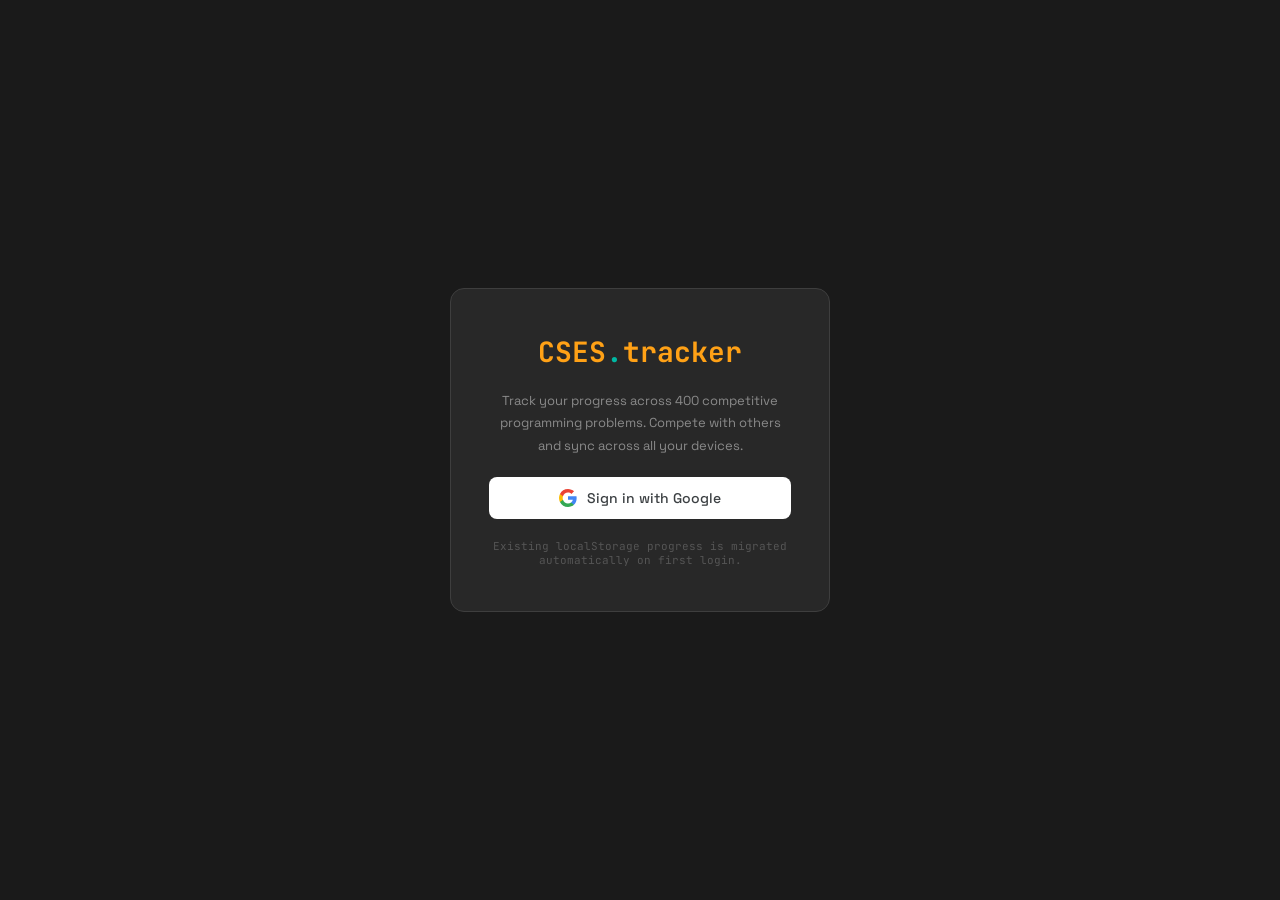
==== commit 37fede04: "LeetCode theme + leaderboard" ====
--- a/index.html
+++ b/index.html
@@ -13,7 +13,7 @@
 <div id="login-overlay" class="login-overlay">
   <div class="login-card">
     <div class="login-logo">CSES<span class="logo-dot">.</span>tracker</div>
-    <p class="login-subtitle">Track your progress across 400 competitive programming problems. Progress syncs across all your devices.</p>
+    <p class="login-subtitle">Track your progress across 400 competitive programming problems. Compete with others and sync across all your devices.</p>
     <button id="google-login-btn" class="google-btn">
       <svg width="18" height="18" viewBox="0 0 18 18" xmlns="http://www.w3.org/2000/svg">
         <path d="M17.64 9.2c0-.637-.057-1.251-.164-1.84H9v3.481h4.844a4.14 4.14 0 0 1-1.796 2.716v2.259h2.908C16.658 14.251 17.64 11.943 17.64 9.2z" fill="#4285F4"/>
@@ -23,7 +23,7 @@
       </svg>
       Sign in with Google
     </button>
-    <p class="login-note">Your existing localStorage progress will be migrated automatically on first login.</p>
+    <p class="login-note">Existing localStorage progress is migrated automatically on first login.</p>
   </div>
 </div>
 
@@ -47,15 +47,33 @@
   </div>
 </header>
 
+<!-- View navigation -->
+<nav class="view-nav">
+  <button class="nav-tab active" data-view="problems" onclick="switchView('problems')">Problems</button>
+  <button class="nav-tab" data-view="leaderboard" onclick="switchView('leaderboard')">Leaderboard</button>
+</nav>
+
 <main>
-  <div class="op">
-    <span class="pl">Overall progress</span>
-    <div class="pbo"><div class="pbi" id="ob" style="width:0%"></div></div>
-    <span class="pc" id="op2">0%</span>
+  <!-- Problems view -->
+  <div id="problems-view">
+    <div class="op">
+      <span class="pl">Overall progress</span>
+      <div class="pbo"><div class="pbi" id="ob" style="width:0%"></div></div>
+      <span class="pc" id="op2">0%</span>
+    </div>
+    <div id="sc"></div>
+    <div class="em" id="em">No problems match your search/filter.</div>
+    <div class="footer">★ Problems marked <span>NEW</span> were added in the 2025 CSES expansion — they link to the problem list; search by name to find them.</div>
   </div>
-  <div id="sc"></div>
-  <div class="em" id="em">No problems match your search/filter.</div>
-  <div class="footer">★ Problems marked <span>NEW</span> were added in the 2025 CSES expansion — they link to the problem list; search by name to find them.</div>
+
+  <!-- Leaderboard view -->
+  <div id="leaderboard-view" class="hidden">
+    <div class="lb-header">
+      <span class="lb-title">All Users</span>
+      <span class="lb-live">Live</span>
+    </div>
+    <div id="leaderboard-list"></div>
+  </div>
 </main>
 
 <script type="module" src="js/app.js"></script>
--- a/css/style.css
+++ b/css/style.css
@@ -1,31 +1,39 @@
 :root {
-  --bg:#0d1117; --bg2:#161b22; --bg3:#1c2128; --border:#30363d;
-  --text:#e6edf3; --muted:#8b949e; --accent:#58a6ff; --green:#3fb950;
-  --yellow:#d29922; --red:#f85149; --orange:#f0883e;
+  --bg:     #1a1a1a;
+  --bg2:    #282828;
+  --bg3:    #333333;
+  --border: #3e3e3e;
+  --text:   #eff1f6;
+  --muted:  #8a8a8a;
+  --accent: #ffa116;
+  --green:  #00b8a3;
+  --yellow: #ffc01e;
+  --red:    #ff375f;
+  --orange: #ffa116;
 }
 *{box-sizing:border-box;margin:0;padding:0;}
 body{background:var(--bg);color:var(--text);font-family:'Space Grotesk',sans-serif;font-size:14px;min-height:100vh;}
 
-/* ── Login overlay ── */
+/* ── Login overlay ─────────────────────────────────────────────────────────── */
 .login-overlay{position:fixed;inset:0;background:var(--bg);z-index:200;display:flex;align-items:center;justify-content:center;}
 .login-overlay.hidden{display:none;}
-.login-card{background:var(--bg2);border:1px solid var(--border);border-radius:14px;padding:40px 36px;text-align:center;max-width:380px;width:90%;display:flex;flex-direction:column;gap:18px;}
-.login-logo{font-family:'JetBrains Mono',monospace;font-size:26px;font-weight:700;color:var(--accent);}
+.login-card{background:var(--bg2);border:1px solid var(--border);border-radius:14px;padding:44px 38px;text-align:center;max-width:380px;width:90%;display:flex;flex-direction:column;gap:20px;}
+.login-logo{font-family:'JetBrains Mono',monospace;font-size:28px;font-weight:700;color:var(--accent);}
 .login-logo .logo-dot{color:var(--green);}
-.login-subtitle{color:var(--muted);font-size:13px;line-height:1.6;}
-.google-btn{display:flex;align-items:center;justify-content:center;gap:10px;background:#fff;color:#3c4043;border:none;border-radius:8px;padding:11px 20px;font-family:'Space Grotesk',sans-serif;font-size:14px;font-weight:500;cursor:pointer;transition:box-shadow .2s;width:100%;}
-.google-btn:hover{box-shadow:0 2px 12px rgba(0,0,0,.4);}
+.login-subtitle{color:var(--muted);font-size:13px;line-height:1.7;}
+.google-btn{display:flex;align-items:center;justify-content:center;gap:10px;background:#fff;color:#3c4043;border:none;border-radius:8px;padding:12px 20px;font-family:'Space Grotesk',sans-serif;font-size:14px;font-weight:500;cursor:pointer;transition:box-shadow .2s,opacity .2s;width:100%;}
+.google-btn:hover{box-shadow:0 2px 16px rgba(255,161,22,.25);}
 .google-btn:disabled{opacity:.6;cursor:not-allowed;}
-.login-note{font-size:11px;color:#444c56;font-family:'JetBrains Mono',monospace;}
+.login-note{font-size:11px;color:#555;font-family:'JetBrains Mono',monospace;}
 
-/* ── Header ── */
+/* ── Header ────────────────────────────────────────────────────────────────── */
 header{background:var(--bg2);border-bottom:1px solid var(--border);padding:10px 20px;display:flex;align-items:center;justify-content:space-between;position:sticky;top:0;z-index:100;gap:10px;flex-wrap:wrap;}
 .logo{font-family:'JetBrains Mono',monospace;font-size:17px;font-weight:700;color:var(--accent);}
 .logo span{color:var(--green);}
 .logo small{font-size:11px;color:var(--muted);font-weight:400;margin-left:6px;}
 .hdr{display:flex;align-items:center;gap:8px;flex-wrap:wrap;}
 .badge{font-family:'JetBrains Mono',monospace;font-size:12px;background:var(--bg3);border:1px solid var(--border);border-radius:20px;padding:3px 11px;color:var(--muted);white-space:nowrap;}
-.badge strong{color:var(--green);}
+.badge strong{color:var(--accent);}
 .sw{position:relative;}
 #search{background:var(--bg3);border:1px solid var(--border);border-radius:7px;color:var(--text);font-family:'JetBrains Mono',monospace;font-size:12px;padding:5px 9px 5px 28px;width:180px;outline:none;transition:border-color .2s;}
 #search:focus{border-color:var(--accent);}
@@ -34,34 +42,41 @@
 .fbtns{display:flex;gap:4px;}
 .fb{background:var(--bg3);border:1px solid var(--border);border-radius:5px;color:var(--muted);cursor:pointer;font-family:'Space Grotesk',sans-serif;font-size:11px;font-weight:500;padding:4px 9px;transition:all .15s;}
 .fb:hover{border-color:var(--accent);color:var(--accent);}
-.fb.active{background:var(--accent);border-color:var(--accent);color:#0d1117;}
-.rb{background:transparent;border:1px solid var(--border);border-radius:5px;color:var(--muted);cursor:pointer;font-size:11px;padding:4px 9px;transition:all .15s;}
+.fb.active{background:var(--accent);border-color:var(--accent);color:#1a1a1a;}
+.rb{background:transparent;border:1px solid var(--border);border-radius:5px;color:var(--muted);cursor:pointer;font-size:11px;padding:4px 9px;transition:all .15s;font-family:'Space Grotesk',sans-serif;}
 .rb:hover{border-color:var(--red);color:var(--red);}
 
-/* ── User info (header right) ── */
+/* ── User info ─────────────────────────────────────────────────────────────── */
 .user-info{display:flex;align-items:center;gap:8px;}
 .user-info.hidden{display:none;}
 .user-avatar{width:26px;height:26px;border-radius:50%;border:1px solid var(--border);object-fit:cover;display:none;}
 .user-name{font-size:12px;color:var(--muted);max-width:120px;overflow:hidden;text-overflow:ellipsis;white-space:nowrap;}
 .logout-btn{background:transparent;border:1px solid var(--border);border-radius:5px;color:var(--muted);cursor:pointer;font-size:11px;padding:4px 9px;transition:all .15s;font-family:'Space Grotesk',sans-serif;}
 .logout-btn:hover{border-color:var(--red);color:var(--red);}
-
-/* ── Sync status ── */
 .sync-status{font-family:'JetBrains Mono',monospace;font-size:10px;min-width:60px;text-align:right;transition:color .3s;}
-.sync-status[data-state="pending"]{color:#444c56;}
+.sync-status[data-state="pending"]{color:#555;}
 .sync-status[data-state="saving"]{color:var(--accent);}
 .sync-status[data-state="saved"]{color:var(--green);}
 .sync-status[data-state="error"]{color:var(--red);}
 
-/* ── Main layout ── */
+/* ── Nav tabs ──────────────────────────────────────────────────────────────── */
+.view-nav{background:var(--bg2);border-bottom:1px solid var(--border);padding:0 24px;display:flex;gap:0;}
+.nav-tab{background:transparent;border:none;border-bottom:2px solid transparent;color:var(--muted);cursor:pointer;font-family:'Space Grotesk',sans-serif;font-size:13px;font-weight:500;padding:10px 18px;transition:all .15s;margin-bottom:-1px;}
+.nav-tab:hover{color:var(--text);}
+.nav-tab.active{color:var(--accent);border-bottom-color:var(--accent);}
+
+/* ── Hidden utility ────────────────────────────────────────────────────────── */
+.hidden{display:none!important;}
+
+/* ── Main layout ───────────────────────────────────────────────────────────── */
 main{padding:18px 24px;max-width:1050px;margin:0 auto;}
 .op{background:var(--bg2);border:1px solid var(--border);border-radius:9px;padding:12px 16px;margin-bottom:18px;display:flex;align-items:center;gap:14px;}
 .pl{font-size:12px;color:var(--muted);white-space:nowrap;}
 .pbo{flex:1;background:var(--bg3);border-radius:4px;height:6px;overflow:hidden;}
-.pbi{height:100%;background:linear-gradient(90deg,var(--green),#56d364);border-radius:4px;transition:width .4s ease;}
-.pc{font-family:'JetBrains Mono',monospace;font-size:13px;color:var(--green);white-space:nowrap;}
+.pbi{height:100%;background:linear-gradient(90deg,var(--accent),#ffca62);border-radius:4px;transition:width .4s ease;}
+.pc{font-family:'JetBrains Mono',monospace;font-size:13px;color:var(--accent);white-space:nowrap;}
 
-/* ── Sections ── */
+/* ── Sections ──────────────────────────────────────────────────────────────── */
 .sec{background:var(--bg2);border:1px solid var(--border);border-radius:9px;margin-bottom:10px;overflow:hidden;}
 .sh{display:flex;align-items:center;gap:9px;padding:11px 14px;cursor:pointer;user-select:none;transition:background .15s;}
 .sh:hover{background:var(--bg3);}
@@ -71,41 +86,68 @@
 .stag{font-family:'JetBrains Mono',monospace;font-size:10px;padding:2px 6px;border-radius:10px;border:1px solid;flex-shrink:0;}
 .spg{display:flex;align-items:center;gap:7px;flex-shrink:0;}
 .sbo{width:65px;height:4px;background:var(--bg3);border-radius:3px;overflow:hidden;}
-.sbi{height:100%;background:var(--green);border-radius:3px;transition:width .4s ease;}
+.sbi{height:100%;background:var(--accent);border-radius:3px;transition:width .4s ease;}
 .sc{font-family:'JetBrains Mono',monospace;font-size:11px;color:var(--muted);min-width:30px;text-align:right;}
 .pt{display:none;border-top:1px solid var(--border);}
 .sec.open .pt{display:block;}
 
-/* ── Problem rows ── */
+/* ── Problem rows ──────────────────────────────────────────────────────────── */
 .ch{display:grid;grid-template-columns:30px 1fr 115px;border-bottom:1px solid var(--border);background:var(--bg3);padding:4px 0;}
 .ch>div{font-size:10px;color:var(--muted);font-weight:600;letter-spacing:.06em;text-transform:uppercase;}
 .ch>.c1{padding-left:13px;}.ch>.c2{padding-left:7px;}.ch>.c3{padding-left:4px;}
 .pr{display:grid;grid-template-columns:30px 1fr 115px;align-items:start;border-bottom:1px solid var(--border);transition:background .12s;min-height:38px;}
 .pr:last-child{border-bottom:none;}
 .pr:hover{background:rgba(255,255,255,.02);}
-.pr.solved{background:rgba(63,185,80,.04);}
+.pr.solved{background:rgba(0,184,163,.05);}
 .pr.hidden{display:none;}
 .cc{display:flex;align-items:center;justify-content:center;padding:9px 0 9px 13px;}
 .cc input[type=checkbox]{appearance:none;-webkit-appearance:none;width:15px;height:15px;border:2px solid var(--border);border-radius:4px;cursor:pointer;position:relative;transition:all .15s;background:transparent;flex-shrink:0;}
 .cc input[type=checkbox]:checked{background:var(--green);border-color:var(--green);}
-.cc input[type=checkbox]:checked::after{content:'';position:absolute;left:3px;top:0;width:5px;height:9px;border:2px solid #0d1117;border-top:none;border-left:none;transform:rotate(45deg);}
+.cc input[type=checkbox]:checked::after{content:'';position:absolute;left:3px;top:0;width:5px;height:9px;border:2px solid #1a1a1a;border-top:none;border-left:none;transform:rotate(45deg);}
 .cc input[type=checkbox]:hover{border-color:var(--green);}
 .nc{padding:9px 7px 7px 7px;display:flex;flex-direction:column;gap:3px;}
 .pl2{color:var(--text);text-decoration:none;font-size:12px;font-weight:500;display:flex;align-items:center;gap:5px;transition:color .15s;}
 .pl2:hover{color:var(--accent);}
 .pid{font-family:'JetBrains Mono',monospace;font-size:10px;color:var(--muted);background:var(--bg3);padding:1px 4px;border-radius:3px;border:1px solid var(--border);white-space:nowrap;flex-shrink:0;}
-.pid.nw{color:var(--orange);border-color:rgba(240,136,62,.35);background:rgba(240,136,62,.08);}
+.pid.nw{color:var(--orange);border-color:rgba(255,161,22,.35);background:rgba(255,161,22,.08);}
 .pli{font-size:10px;color:var(--muted);opacity:0;transition:opacity .15s;}
 .pl2:hover .pli{opacity:1;}
 .pr.solved .pl2{color:var(--muted);text-decoration:line-through;}
 .ntc{padding:5px 9px 5px 3px;}
 .ni{width:100%;min-height:26px;max-height:80px;background:transparent;border:1px solid transparent;border-radius:4px;color:var(--muted);font-family:'JetBrains Mono',monospace;font-size:11px;line-height:1.5;resize:none;outline:none;padding:2px 5px;transition:border-color .15s,background .15s;overflow:hidden;}
 .ni:focus{border-color:var(--border);background:var(--bg3);color:var(--text);}
-.ni::placeholder{color:#444c56;}
+.ni::placeholder{color:#555;}
 .ni:not(:placeholder-shown){color:var(--yellow);}
 
-/* ── Misc ── */
+/* ── Leaderboard ───────────────────────────────────────────────────────────── */
+#leaderboard-view{padding:0;}
+.lb-header{display:flex;align-items:center;justify-content:space-between;margin-bottom:14px;}
+.lb-title{font-size:15px;font-weight:600;color:var(--text);}
+.lb-live{font-family:'JetBrains Mono',monospace;font-size:10px;color:var(--green);display:flex;align-items:center;gap:5px;}
+.lb-live::before{content:'';width:6px;height:6px;border-radius:50%;background:var(--green);display:inline-block;animation:pulse 1.5s infinite;}
+@keyframes pulse{0%,100%{opacity:1;}50%{opacity:.4;}}
+.lb-empty{padding:40px;text-align:center;color:var(--muted);font-size:13px;}
+.lb-row{display:grid;grid-template-columns:46px 38px 1fr auto;align-items:center;gap:12px;padding:12px 16px;background:var(--bg2);border:1px solid var(--border);border-radius:9px;margin-bottom:8px;transition:background .15s;}
+.lb-row:hover{background:var(--bg3);}
+.lb-row.lb-me{border-color:var(--accent);background:rgba(255,161,22,.05);}
+.lb-rank-cell{text-align:center;}
+.lb-medal{font-size:20px;line-height:1;}
+.lb-rank-num{font-family:'JetBrains Mono',monospace;font-size:13px;color:var(--muted);font-weight:600;}
+.lb-avatar{width:34px;height:34px;border-radius:50%;object-fit:cover;border:2px solid var(--border);}
+.lb-avatar-init{width:34px;height:34px;border-radius:50%;background:var(--bg3);border:2px solid var(--border);display:flex;align-items:center;justify-content:center;font-weight:700;font-size:14px;color:var(--accent);}
+.lb-info{display:flex;flex-direction:column;gap:6px;min-width:0;}
+.lb-name-row{display:flex;align-items:center;gap:7px;}
+.lb-name{font-size:13px;font-weight:500;color:var(--text);white-space:nowrap;overflow:hidden;text-overflow:ellipsis;}
+.lb-you{font-family:'JetBrains Mono',monospace;font-size:9px;background:rgba(255,161,22,.15);color:var(--accent);border:1px solid rgba(255,161,22,.3);border-radius:10px;padding:1px 6px;flex-shrink:0;}
+.lb-bar-outer{height:4px;background:var(--bg3);border-radius:3px;overflow:hidden;}
+.lb-bar-inner{height:100%;background:linear-gradient(90deg,var(--accent),#ffca62);border-radius:3px;transition:width .5s ease;}
+.lb-nums{display:flex;flex-direction:column;align-items:flex-end;gap:2px;flex-shrink:0;}
+.lb-count{font-family:'JetBrains Mono',monospace;font-size:14px;font-weight:700;color:var(--accent);}
+.lb-total{font-size:11px;color:var(--muted);font-weight:400;}
+.lb-pct{font-family:'JetBrains Mono',monospace;font-size:10px;color:var(--muted);}
+
+/* ── Misc ──────────────────────────────────────────────────────────────────── */
 .em{padding:24px;text-align:center;color:var(--muted);font-size:13px;display:none;}
 .em.show{display:block;}
-.footer{text-align:center;color:#444c56;font-size:11px;margin-top:14px;font-family:'JetBrains Mono',monospace;}
+.footer{text-align:center;color:#444;font-size:11px;margin-top:14px;font-family:'JetBrains Mono',monospace;}
 .footer span{color:var(--orange);}
